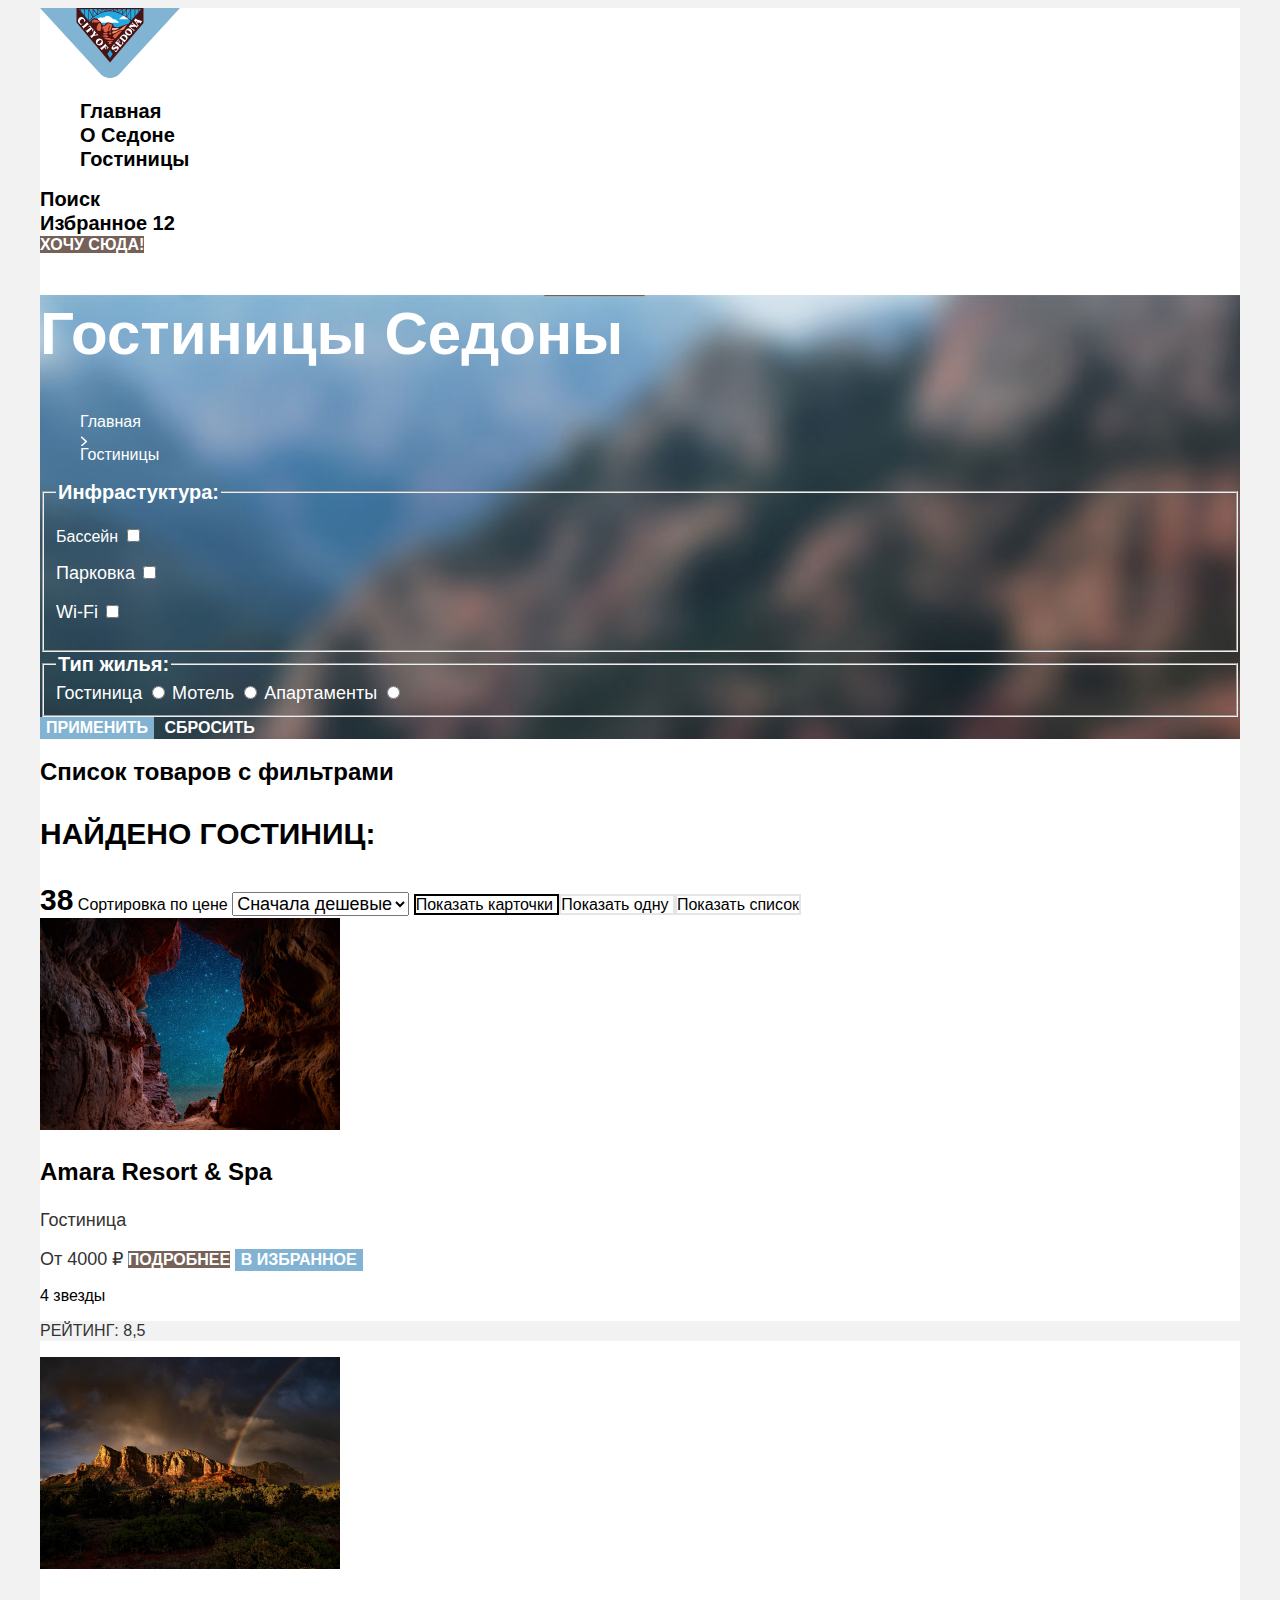
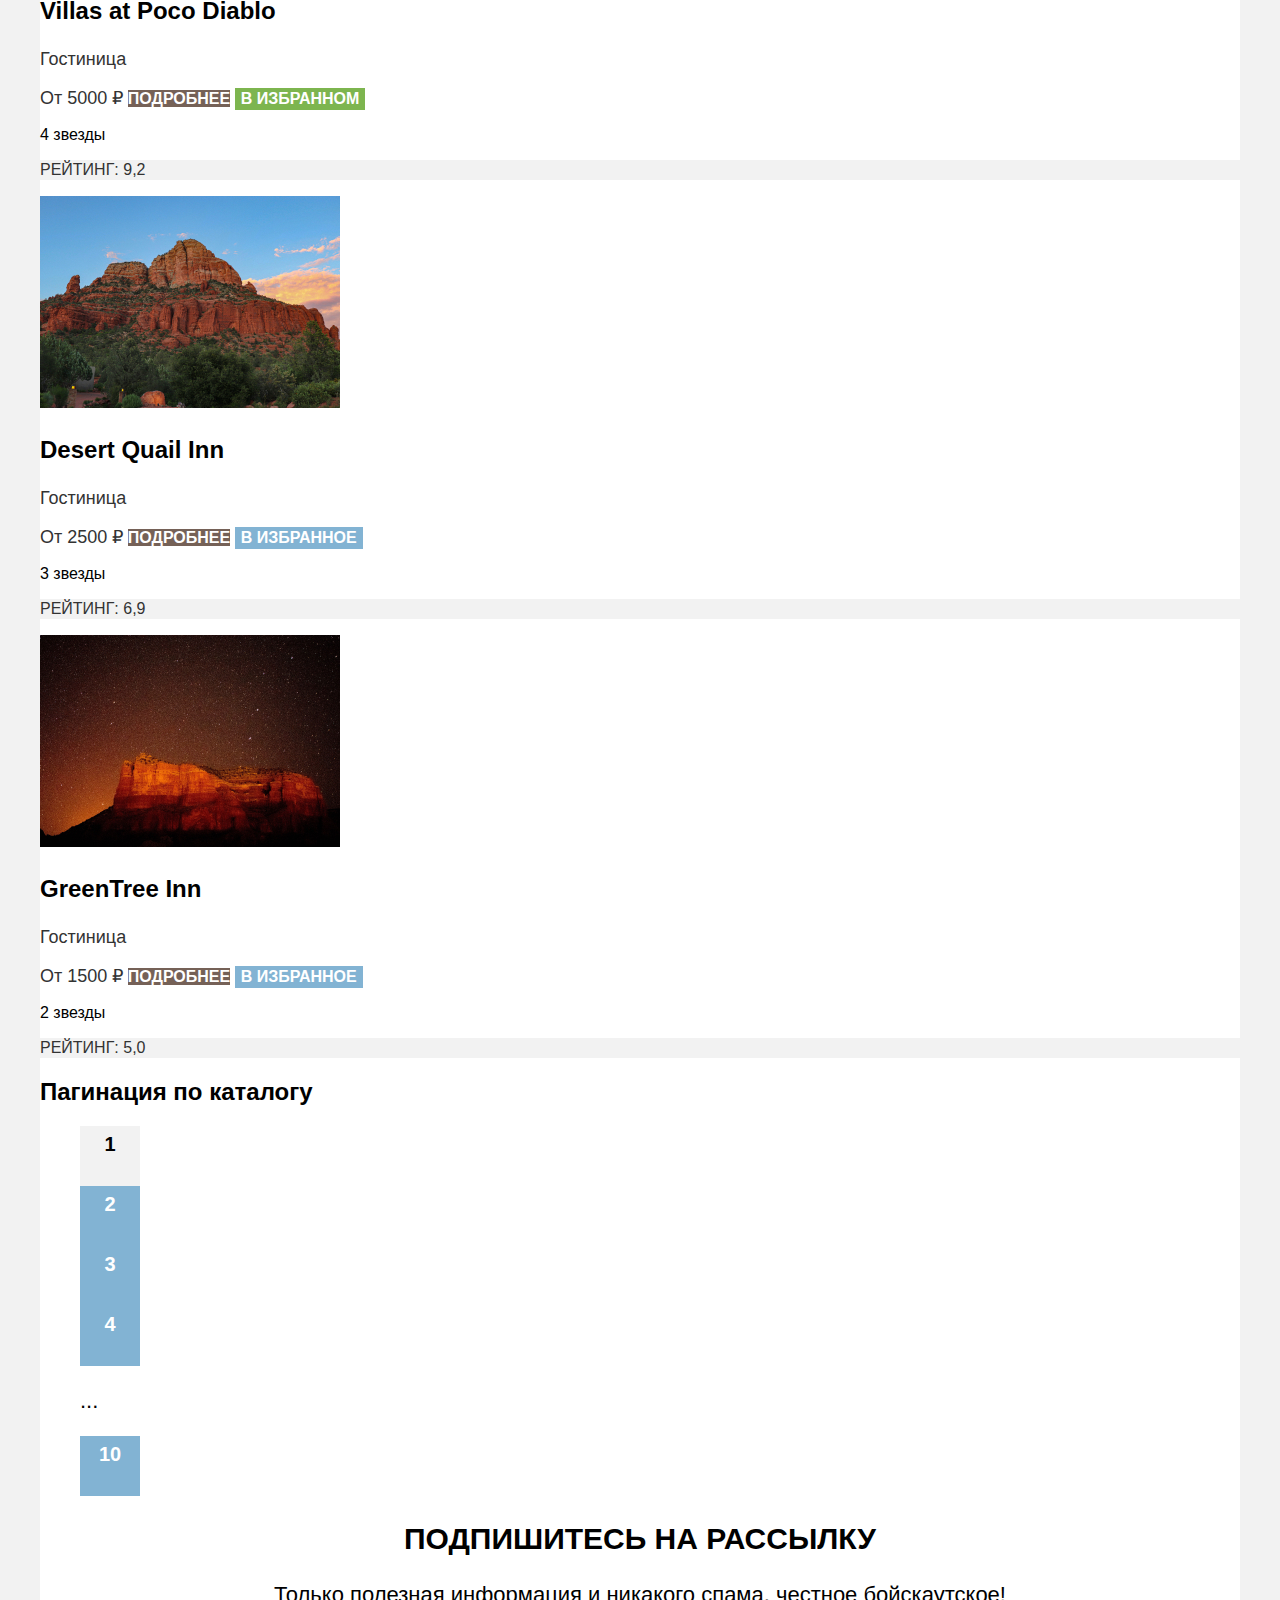
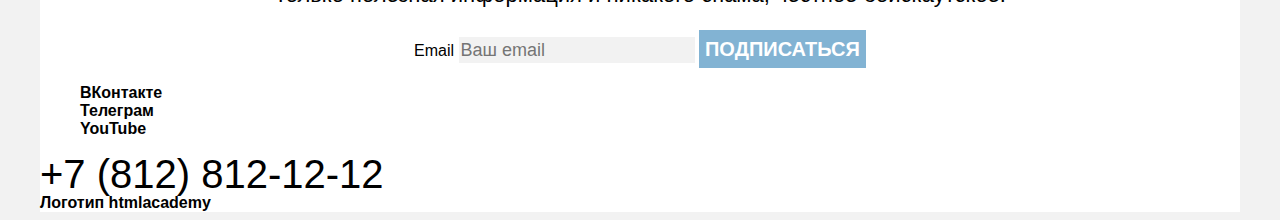
==== catalog.html @ 89eda698 "fix: delete unnessesery /div" ====
<!DOCTYPE html>
<html lang="ru">

  <head>
    <meta charset="utf-8">
    <title>Учебный проект по верстке Седона</title>
    <link rel="stylesheet" href="styles/styles.css">
  </head>

  <body class="page">
    <div class="page-wrap">
    <header class="header">
      <a class="header-link" href="index.html"><img class="header-logo" src="images/header-logo.svg" width="140" height="70" alt="Логотип города Седона"></a>
      <nav class="navigation">
        <ul class="navigation-list">
          <li class="navigation-item">
            <a class="navigation-link" href="index.html">Главная</a>
          </li>
          <li class="navigation-item">
            <a class="navigation-link" href="#" class="navigation-item">О Седоне</a>
          </li>
          <li class="navigation-item">
            <a class="navigation-link navigation-link-active" href="catalog.html" aria-current="page">Гостиницы</a>
          </li>
        </ul>
      </nav>
      <div class="header-container">
        <div class="header-search-icon">
          <a class="header-link" href="#">
            <span class="visually-hidden">Поиск</span>
          </a>
        </div>
        <div class="header-favorite-icon">
          <a class="header-link" href="#">
            <span class="visually-hidden">Избранное</span>
            <span class="header-favorite-counter">12</span>
          </a>
        </div>
          <a class="button header-button" href="#">Хочу сюда!</a>
      </div>
    </header>
    <main class="main">
      <section class="hotels">
        <h1 class="hotels-title">Гостиницы Седоны</h1>
        <nav class="hotels-breadcrumbs">
          <ol class="hotels-breadcrumbs-list">
            <li class="hotels-breadcrumbs-home-icon">
              <a class="hotels-breadcrumbs-link" href="index.html">
                <span class="visually-hidden">Главная</span>
              </a>
            </li>
            <li class="hotels-breadcrumbs-arrow"></li>
            <li class="hotels-breadcrumbs-item">
              <a class="hotels-breadcrumbs-link" href="#">Гостиницы</a>
            </li>
          </ol>
        </nav>
        <form class="hotels-form" action="https://echo.htmlacademy.ru/" method="get">
          <fieldset class="hotels-form-infrastructure">
            <legend class="hotels-form-caption">Инфрастуктура:</legend>
            <p class="hotels-form-pool"></p>
            <label class="" for="hotels-input-pool">Бассейн</label>
            <input type="checkbox" name="hotels-input-pool" id="hotels-input-pool">
            <p class="hotels-form-parking">
              <label class="hotels-label" for="hotels-input-parking">Парковка</label>
              <input type="checkbox" name="hotels-input-parking" id="hotels-input-parking">
            </p>
            <p class="hotels-form-wifi">
              <label class="hotels-label" for="hotels-input-wifi">Wi-Fi</label>
              <input type="checkbox" name="hotels-input-wifi" id="hotels-input-wifi">
            </p>
          </fieldset>
          <fieldset class="hotels-form-infrastructure">
            <legend class="hotels-form-caption">Тип жилья:</legend>
              <label class="hotels-label" for="hotels-input-hotel">Гостиница</label>
              <input type="radio" name="housing" value="hotel" id="hotels-input-hotel">
              <label class="hotels-label" for="hotels-input-motel">Мотель</label>
              <input type="radio" name="housing" value="motel" id="hotels-input-motel">
              <label class="hotels-label" for="hotels-input-apartment">Апартаменты</label>
              <input type="radio" name="housing" value="apartment" id="hotels-input-apartment">
          </fieldset>
          <button class="button hotels-form-button" type="submit">Применить</button>
          <button class="button hotels-form-reset-button" type="reset">Сбросить</button>
        </form>
      </section>
      <section class="catalog">
        <h2 class="visually-hidden">Список товаров с фильтрами</h2>
        <p class="catalog-content-title welcome-content-title">Найдено гостиниц:</p>
        <span class="catalog-number">38</span>
        <label class="visually-hidden" for="catalog-filter">Сортировка по цене</label>
        <select class="catalog-filter" id="catalog-filter">
          <option value="lowcost" id="filter-lowcost">Сначала дешевые</option>
          <option value="expensive" id="filter-expensive">Сначала дорогие</option>
        </select>
        <a class="catalog-view-button-selected" href="#">
          <span class="visually-hidden">Показать карточки</span>
        </a>
        <a class="catalog-view-button" href="#">
          <span class="visually-hidden">Показать одну</span>
        </a>
        <a class="catalog-view-button" href="#">
          <span class="visually-hidden">Показать список</span>
        </a>
        <div class="catalog-card">
          <a class="catalog-card-link" tabindex="-1">
          <img class="catalog-card-image" src="images/catalog-card-amara.jpg" width="300" height="212" alt="Звездное небо в расщелине">
        </a>
        <a class="catalog-card-link">
          <h3 class="catalog-card-title">Amara Resort & Spa</h3>
          </a>
          <p class="catalog-card-price">Гостиница</p>
          <span class="catalog-card-price">От 4000 ₽</span>
          <a class="button catalog-card-more-button">Подробнее</a>
          <button class="button catalog-card-favorite-button">В избранное</button>
          <p class="catalog-card-rating-icon"><span class="visually-hidden">4 звезды</span></p>
          <p class="catalog-card-rating">Рейтинг: 8,5</p>
        </div>
        <div class="catalog-card">
          <a class="catalog-card-link" tabindex="-1">
          <img class="catalog-card-image" src="images/catalog-card-villas.jpg" width="300" height="212" alt="Радуга над горным хребтом">
        </a>
        <a class="catalog-card-link">
          <h3 class="catalog-card-title">Villas at Poco Diablo</h3>
          </a>
          <p class="catalog-card-price">Гостиница</p>
          <span class="catalog-card-price">От 5000 ₽</span>
          <a class="button catalog-card-more-button">Подробнее</a>
          <button class="button catalog-card-favorite-button catalog-card-favorite-button-selected">В избранном</button>
          <p class="catalog-card-rating-icon"><span class="visually-hidden">4 звезды</span></p>
          <p class="catalog-card-rating">Рейтинг: 9,2</p>
        </div>
        <div class="catalog-card">
          <a class="catalog-card-link" tabindex="-1">
          <img class="catalog-card-image" src="images/catalog-card-desert.jpg" width="300" height="212" alt="Горная вершина в рассветном солнце">
        </a>
        <a class="catalog-card-link">
          <h3 class="catalog-card-title">Desert Quail Inn</h3>
          </a>
          <p class="catalog-card-price">Гостиница</p>
          <span class="catalog-card-price">От 2500 ₽</span>
          <a class="button catalog-card-more-button">Подробнее</a>
          <button class="button catalog-card-favorite-button">В избранное</button>
          <p class="catalog-card-rating-icon"><span class="visually-hidden">3 звезды</span></p>
          <p class="catalog-card-rating">Рейтинг: 6,9</p>
        </div>
        <div class="catalog-card">
          <a class="catalog-card-link" tabindex="-1">
          <img class="catalog-card-image" src="images/catalog-card-greentree.jpg" width="300" height="212" alt="Магическое звезное небо над освещенным горным массивом">
        </a>

        <a class="catalog-card-link">
          <h3 class="catalog-card-title">GreenTree Inn</h3>
          </a>
          <p class="catalog-card-price">Гостиница</p>
          <span class="catalog-card-price">От 1500 ₽</span>
          <a class="button catalog-card-more-button">Подробнее</a>
          <button class="button catalog-card-favorite-button">В избранное</button>
          <p class="catalog-card-rating-icon"><span class="visually-hidden">2 звезды</span></p>
          <p class="catalog-card-rating">Рейтинг: 5,0</p>
        </div>
      </section>
      <section class="pagination">
        <h2 class="visually-hidden">Пагинация по каталогу</h2>
        <ul class="pagination-list">
          <li class="pagination-item pagination-item-current">
            <a class="pagination-link pagination-link-current" href="#">1</a>
          </li>
          <li class="pagination-item">
            <a class="pagination-link" href="#">2</a>
          </li>
          <li class="pagination-item">
            <a class="pagination-link" href="#">3</a>
          </li>
          <li class="pagination-item">
            <a class="pagination-link" href="#">4</a>
          </li>
          <li class="pagination-item-ellipsis">
            <p class="pagination-ellipsis">...</p>
          </li>
          <li class="pagination-item">
            <a class="pagination-link" href="#">10</a>
          </li>
        </ul>
      </section>
      <section class="subscribe subscribe-catalog">
        <h2 class="welcome-content-title subscribe-catalog-content-title">Подпишитесь на рассылку</h2>
        <p class="welcome-content-description subscribe-catalog-content-description">Только полезная информация и
          никакого
          спама, честное бойскаутское!</p>
        <form class="subscribe-form" action="https://echo.htmlacademy.ru/" method="post">
          <label for="subscribe-form-email" class="visually-hidden">Email</label>
          <input class="subscribe-input" type="email" id="subscribe-form-email" name="subscribe-form-email" placeholder="Ваш email" required>
          <button class="button subscribe-button" type="submit">Подписаться</button>
        </form>
      </section>
    </main>
    <footer class="footer">
      <ul class="footer-social">
        <li class="footer-social-vk">
          <a class="visually-hidden footer-social-link">ВКонтакте</a>
        </li>
        <li class="footer-social-tg">
          <a class="visually-hidden footer-social-link">Телеграм</a>
        </li>
        <li class="footer-social-youtube">
          <a class="visually-hidden footer-link footer-social-link">YouTube</a>
        </li>
      </ul>
        <a class="footer-link footer-contact-phone" href="tel:+78128121212">+7 (812) 812-12-12</a>
        <div class="footer-copyright-logo">
          <a class="footer-link footer-copyright-link visually-hidden" href="https://htmlacademy.ru/study">Логотип htmlacademy</a>
          </div>
      </footer>
      </div>
  </body>

</html>
---- styles/styles.css ----
@font-face {
  font-family: "PT Sans";
  src: url("fonts/ptsans-400.woff2") format("woff2");
  font-weight: 400;
  font-style: normal;
}

@font-face {
  font-family: "PT Sans";
  src: url("fonts/ptsans-700.woff2") format("woff2");
  font-weight: 700;
  font-style: bold;
}

.page {
  font-family: "PT Sans", "Arial", sans-serif;
  background-color: #f2f2f2;
  color: #000000;
  /* font-display: swap; */
}

.button {
  font-size: 16px;
  line-height: 20px;
  font-family: inherit;
  font-weight: 700;
  color: #ffffff;
  text-transform: uppercase;
  background-color: #82b3d3;
  border: none;
}

.page-wrap {
  max-width: 1200px;
  background-color: #ffffff;
  margin: auto;
}

.navigation-list {
  list-style: none;
}

.navigation-link {
  font-size: 20px;
  line-height: 24px;
  text-decoration: none;
  color: inherit;
  font-weight: 700;
}

.header-link {
  text-decoration: none;
  color: inherit;
  font-size: 20px;
  line-height: 24px;
  font-weight: 700;
}

.header-button {
  background-color: #756157;
  text-decoration: none;
}

.welcome {
  background-image: url(/images/welcome-background-border.svg), url(/images/welcome-background.jpg);
  background-repeat: no-repeat;
  background-color: #787276;
  text-align: center;
  background-position: bottom, center;
  background-size: auto, cover;
  /* height: 485px; */
}

.welcome-banner {
  text-align: center;
}

.welcome-content-title {
  font-size: 30px;
  line-height: 36px;
  text-align: center;
  font-weight: 700;
  text-transform: uppercase;
}

.welcome-content-description {
  font-size: 22px;
  line-height: 26px;
  text-align: center;

}

.reasons-list {
  list-style: none;
}

.reasons-item {
  background-color: #82b3d3;
}

.reasons-item-title {
  font-size: 24px;
  line-height: 28px;
  text-transform: uppercase;
  color: #ffffff;
  text-align: center;
}

.reasons-item:nth-child(n+3):nth-child(-n+4) {
  background-color: #83b3d333;
}

.reasons-item:nth-child(n+2):nth-child(-n+5):nth-child(even) {
  background-color: #83b3d31f;
}

.reasons-item:nth-child(n+2):nth-child(-n+4) .reasons-item-title {
  color: #000000;
}

.reasons-item-description {
  font-size: 18px;
  line-height: 21px;
  color: #ffffff;
  text-align: center;
}

.reasons-item:nth-child(n+2):nth-child(-n+4) .reasons-item-description {
  color: #000000;
}

.advices-list {
  list-style: none;
}

.advices-item {
  background-color: #83b3d31f;
}

.advices-item:nth-child(n+2):nth-child(-n+2) {
  background-color: #ffffff;
}

.advices-logo {
  width: 75px;
  height: 75px;
  margin: auto;
}

.advices-logo-housing {
  background: url(/images/advices-home-icon.svg) no-repeat;
}

.advices-logo-meal {
  background: url(/images/advices-meal-icon.svg) no-repeat;
}

.advices-logo-souvenirs {
  background: url(/images/advices-souvenirs-icon.svg) no-repeat;
}

.advices-item-title {
  color: #000000;
}

.advices-item-description {
  color: #000000;
}

.search {
  text-align: center;
}

.search-link {
  color: #ffffff;
  background-color: #756157;
}

.hotels {
  background: url(/images/hotels-background.jpg) no-repeat;
  background-color: #787276;
  background-size: cover;
  color: #ffffff;

}

.hotels-title {
  font-size: 60px;
  line-height: 78px;
  color: #ffffff;
}

.hotels-breadcrumbs-list {
  list-style: none;
}

.hotels-breadcrumbs-link {
  text-decoration: none;
  color: inherit;
}

.hotels-breadcrumbs-arrow {
  background: url(/images/breadcrumbs-arrow.svg) no-repeat;
  height: 15px;
}

.hotels-form-caption {
  font-size: 20px;
  line-height: 24px;
  font-weight: 700;
}

.hotels-label {
  font-size: 18px;
  line-height: 23px;
}

.hotels-form-reset-button {
  background-color: transparent;
}

.catalog {
  background-color: #ffffff;
}

.catalog-content-title {
  font-size: 30px;
  line-height: 36px;
  text-align: start;
}

.catalog-number {
  font-size: 30px;
  line-height: 36px;
  text-align: start;
  font-weight: 700;
}

.catalog-filter {
  font-family: inherit;
  font-size: 18px;
  line-height: 21px;
}

.catalog-view-button {
  border: solid 2px #e5e5e5;
  color: inherit;
  text-decoration: none;
}

.catalog-view-button-selected {
  color: inherit;
  text-decoration: none;
  border: solid 2px #000000;
}

.catalog-card-title {
  font-size: 24px;
  line-height: 28px;
}

.catalog-card-price {
  font-size: 18px;
  line-height: 21px;
  color: #333333;
}

.catalog-card-more-button {
  background-color: #756157;
}

.catalog-card-favorite-button-selected {
  background-color: #7db54f;
}

.catalog-card-rating {
  text-transform: uppercase;
  color: #333333;
  background-color: #f2f2f2;
  font-size: 16px;
  line-height: 20px;
}

.pagination-list {
  list-style: none;
}

.pagination-item {
  text-align: center;
  width: 60px;
  height: 60px;
  background-color: #82b3d3;
}

.pagination-item-current {
  background-color: #f2f2f2;
}

.pagination-item-ellipsis {
  background: transparent;
}

.pagination-ellipsis {
  font-size: 22px;
  line-height: 26px;
}

.pagination-link {
  color: #ffffff;
  font-size: 20px;
  line-height: 36px;
  font-weight: 700;
  text-decoration: none;
}

.pagination-link-current {
  color: #000000;
}

.subscribe {
  background-image: url(/images/subscribe-background.png);
  color: #ffffff;
  text-align: center;
}

.subscribe-button {
  font-family: inherit;
  font-size: 20px;
  line-height: 36px;

}

.subscribe-input {
  font-family: inherit;
  font-size: 18px;
  line-height: 24px;
  background-color: #f2f2f2;
  border: none;
}

.subscribe-catalog {
  background: transparent;
  color: #000000
}

.footer-social {
  list-style: none;
  font-weight: 700;
}

.footer-link {
  text-decoration: none;
  color: #000000;
}

.footer-contact-phone {
  font-size: 40px;
  line-height: 40px;
}

.footer-copyright-link {
  font-weight: 700;
}

.footer-copyright-logo {
  /* background-image: url(/images/footer-copyright-logo.svg);
  width: 115px;
  height: 33px; */
}

/* .visually-hidden {
  display: none;
} */
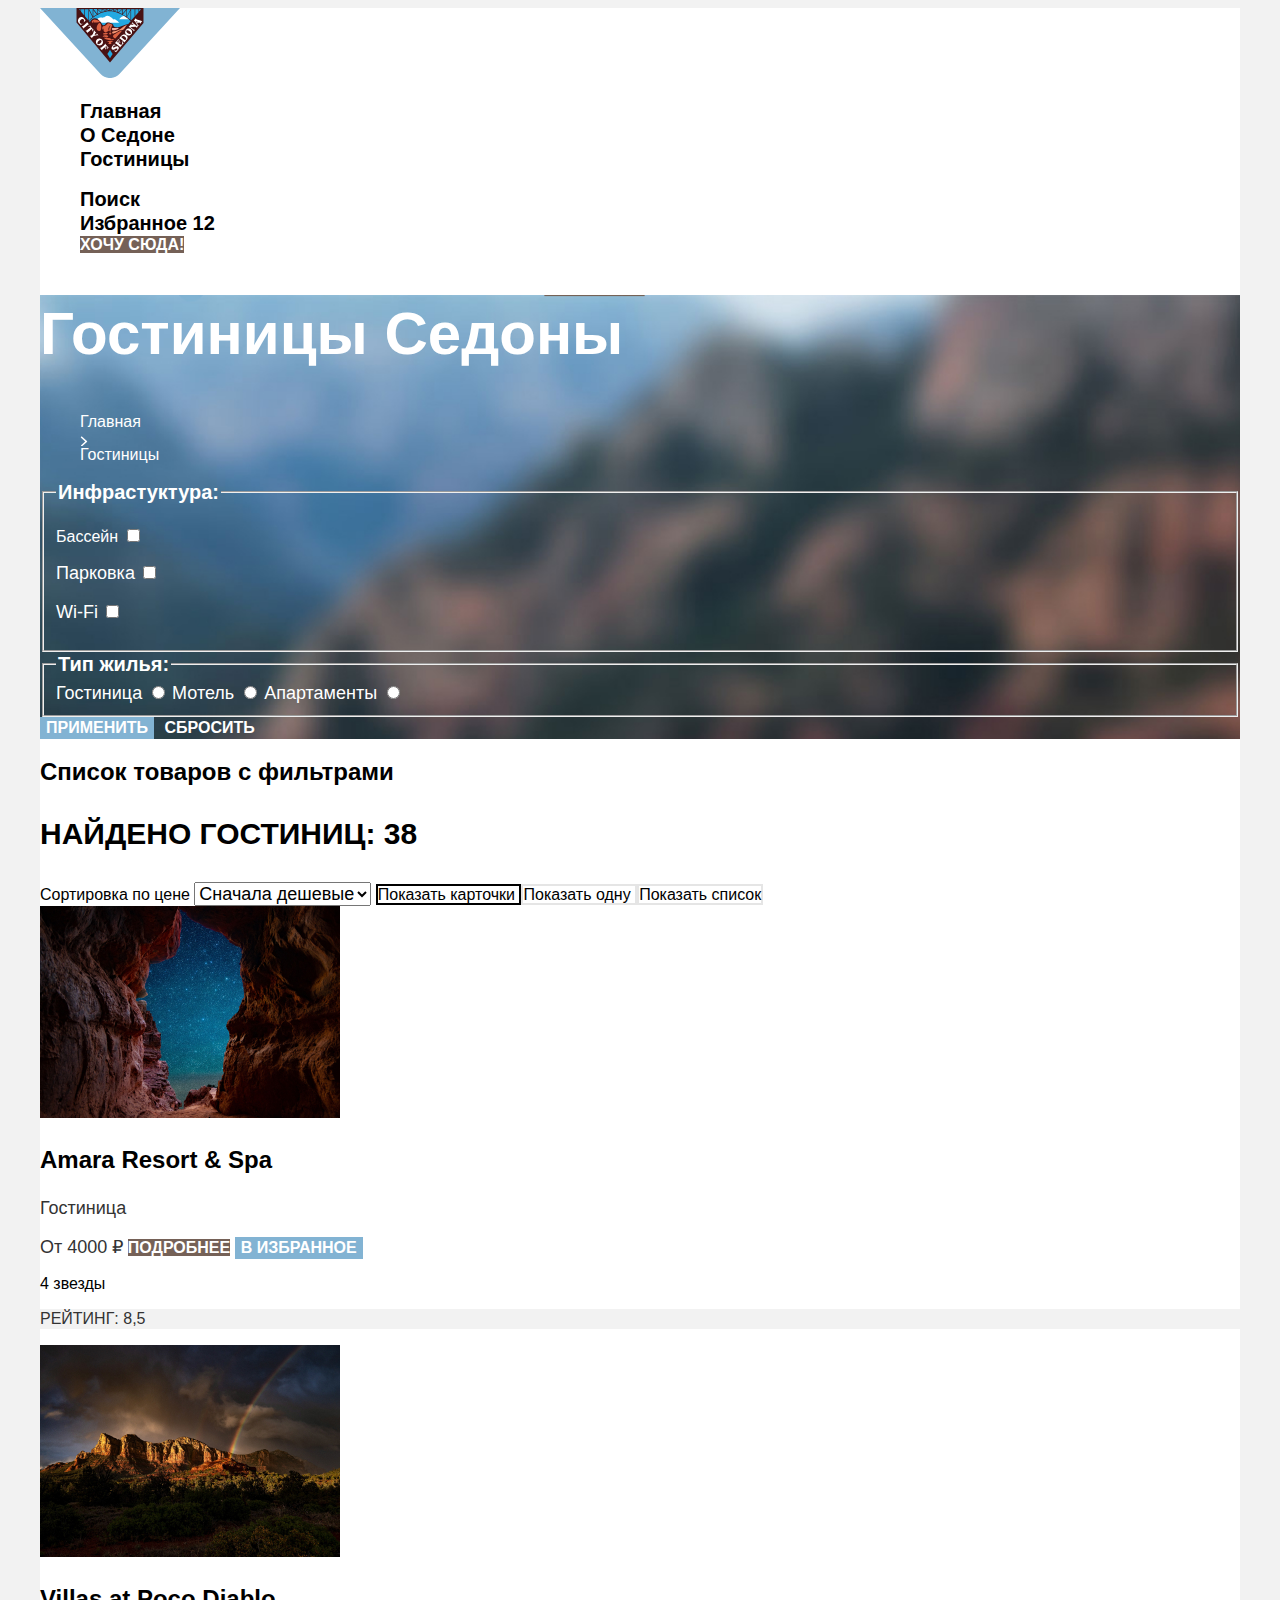
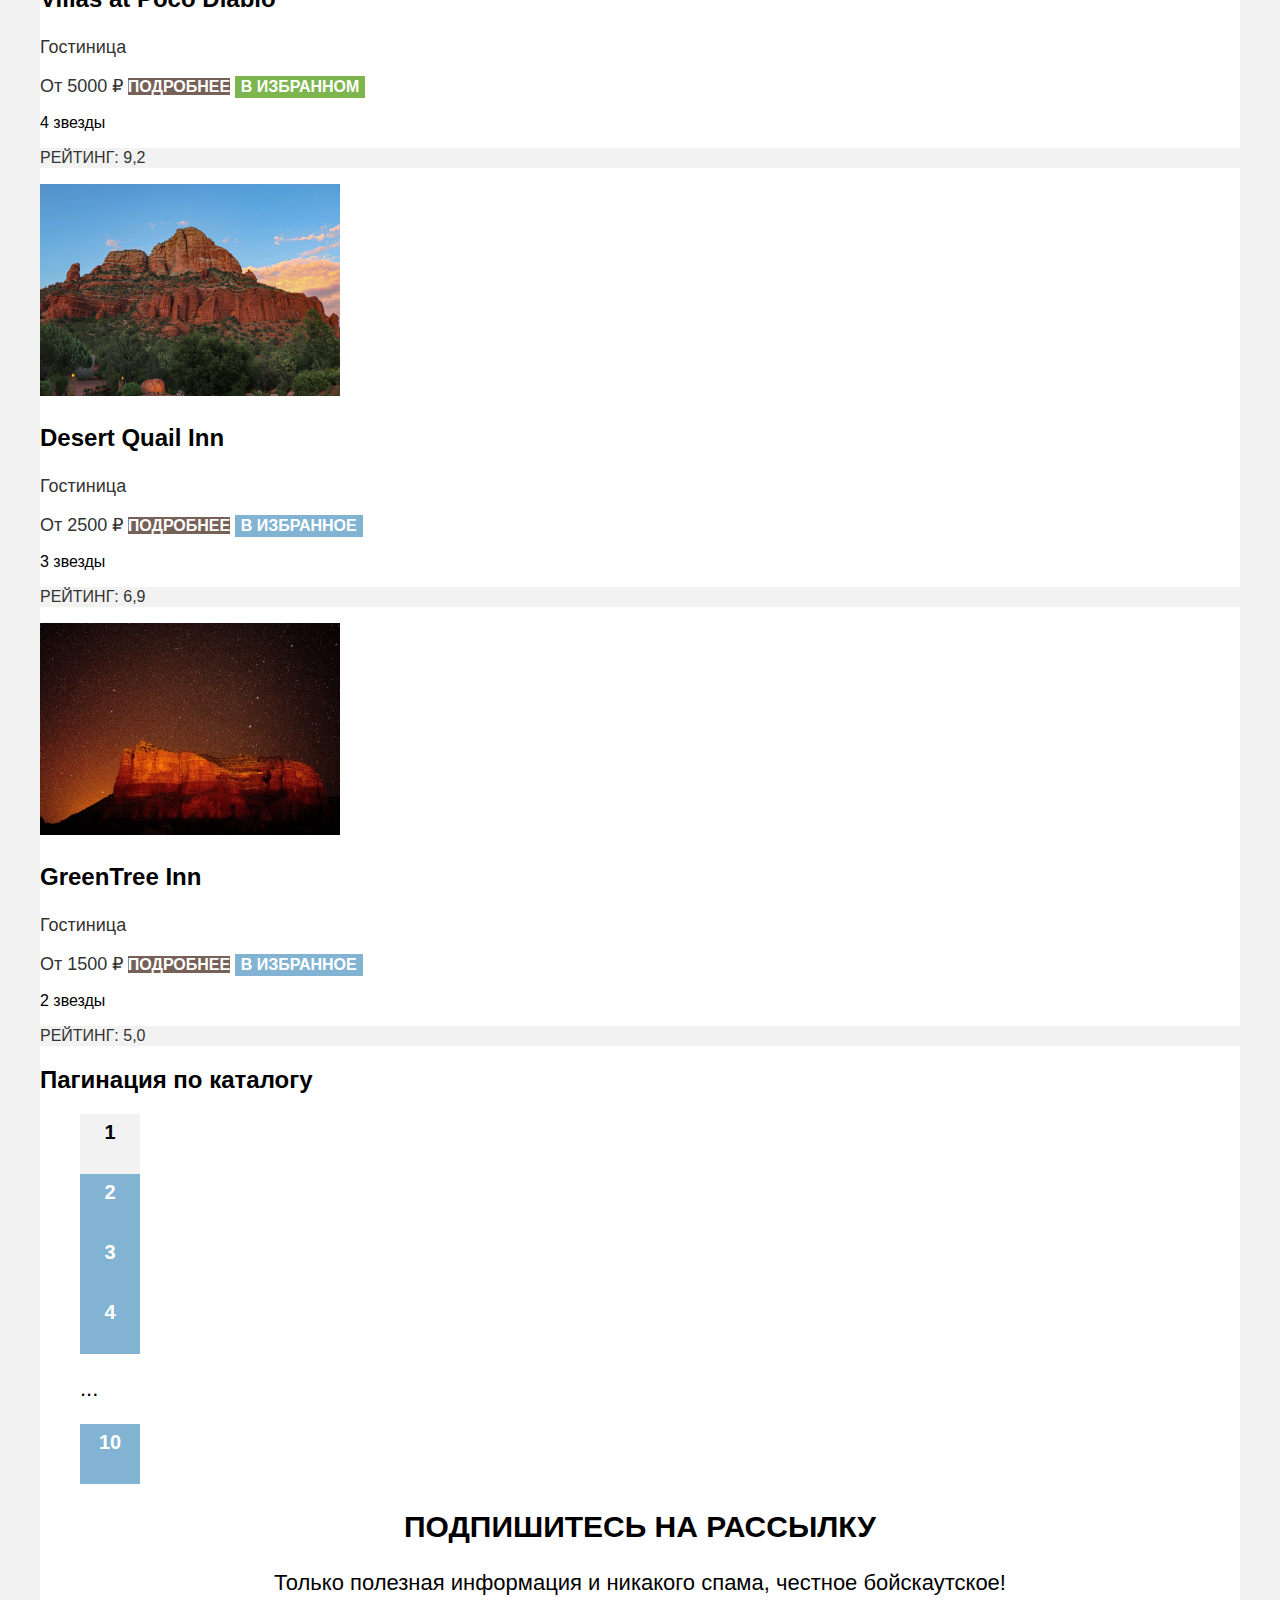
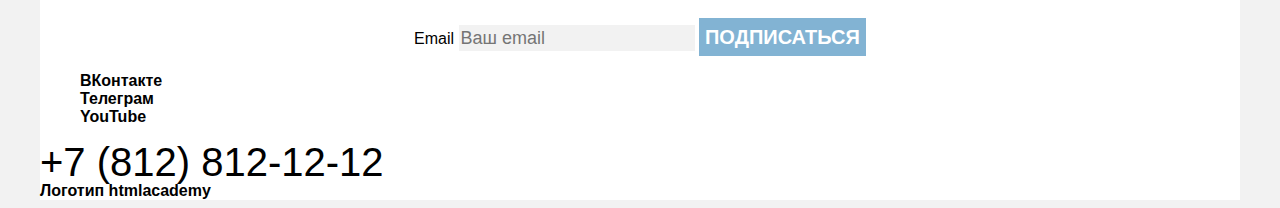
==== commit cc025ef9: "fix: list in header" ====
--- a/catalog.html
+++ b/catalog.html
@@ -9,209 +9,220 @@
 
   <body class="page">
     <div class="page-wrap">
-    <header class="header">
-      <a class="header-link" href="index.html"><img class="header-logo" src="images/header-logo.svg" width="140" height="70" alt="Логотип города Седона"></a>
-      <nav class="navigation">
-        <ul class="navigation-list">
-          <li class="navigation-item">
-            <a class="navigation-link" href="index.html">Главная</a>
-          </li>
-          <li class="navigation-item">
-            <a class="navigation-link" href="#" class="navigation-item">О Седоне</a>
-          </li>
-          <li class="navigation-item">
-            <a class="navigation-link navigation-link-active" href="catalog.html" aria-current="page">Гостиницы</a>
+      <header class="header">
+        <a class="header-link" href="index.html"><img class="header-logo" src="images/header-logo.svg" width="140"
+            height="70" alt="Логотип города Седона"></a>
+        <nav class="navigation">
+          <ul class="navigation-list">
+            <li class="navigation-item">
+              <a class="navigation-link" href="index.html">Главная</a>
+            </li>
+            <li class="navigation-item">
+              <a class="navigation-link" href="#" class="navigation-item">О Седоне</a>
+            </li>
+            <li class="navigation-item">
+              <a class="navigation-link navigation-link-active" href="catalog.html" aria-current="page">Гостиницы</a>
+            </li>
+          </ul>
+        </nav>
+        <ul class="header-list">
+          <li class="header-search-icon">
+            <a class="header-link" href="#">
+              <span class="visually-hidden">Поиск</span>
+            </a>
+          </li>
+          <li class="header-favorite-icon">
+            <a class="header-link" href="#">
+              <span class="visually-hidden">Избранное</span>
+              <span class="header-favorite-counter">12</span>
+            </a>
+          </li>
+          <li class="header-booking-button">
+            <a class="button header-button" href="#">Хочу сюда!</a>
           </li>
         </ul>
-      </nav>
-      <div class="header-container">
-        <div class="header-search-icon">
-          <a class="header-link" href="#">
-            <span class="visually-hidden">Поиск</span>
-          </a>
-        </div>
-        <div class="header-favorite-icon">
-          <a class="header-link" href="#">
-            <span class="visually-hidden">Избранное</span>
-            <span class="header-favorite-counter">12</span>
-          </a>
-        </div>
-          <a class="button header-button" href="#">Хочу сюда!</a>
-      </div>
-    </header>
-    <main class="main">
-      <section class="hotels">
-        <h1 class="hotels-title">Гостиницы Седоны</h1>
-        <nav class="hotels-breadcrumbs">
-          <ol class="hotels-breadcrumbs-list">
-            <li class="hotels-breadcrumbs-home-icon">
-              <a class="hotels-breadcrumbs-link" href="index.html">
-                <span class="visually-hidden">Главная</span>
-              </a>
-            </li>
-            <li class="hotels-breadcrumbs-arrow"></li>
-            <li class="hotels-breadcrumbs-item">
-              <a class="hotels-breadcrumbs-link" href="#">Гостиницы</a>
-            </li>
-          </ol>
-        </nav>
-        <form class="hotels-form" action="https://echo.htmlacademy.ru/" method="get">
-          <fieldset class="hotels-form-infrastructure">
-            <legend class="hotels-form-caption">Инфрастуктура:</legend>
-            <p class="hotels-form-pool"></p>
-            <label class="" for="hotels-input-pool">Бассейн</label>
-            <input type="checkbox" name="hotels-input-pool" id="hotels-input-pool">
-            <p class="hotels-form-parking">
-              <label class="hotels-label" for="hotels-input-parking">Парковка</label>
-              <input type="checkbox" name="hotels-input-parking" id="hotels-input-parking">
-            </p>
-            <p class="hotels-form-wifi">
-              <label class="hotels-label" for="hotels-input-wifi">Wi-Fi</label>
-              <input type="checkbox" name="hotels-input-wifi" id="hotels-input-wifi">
-            </p>
-          </fieldset>
-          <fieldset class="hotels-form-infrastructure">
-            <legend class="hotels-form-caption">Тип жилья:</legend>
+      </header>
+      <main class="main">
+        <section class="hotels">
+          <h1 class="hotels-title">Гостиницы Седоны</h1>
+          <nav class="hotels-breadcrumbs">
+            <ol class="hotels-breadcrumbs-list">
+              <li class="hotels-breadcrumbs-home-icon">
+                <a class="hotels-breadcrumbs-link" href="index.html">
+                  <span class="visually-hidden">Главная</span>
+                </a>
+              </li>
+              <li class="hotels-breadcrumbs-arrow"></li>
+              <li class="hotels-breadcrumbs-item">
+                <a class="hotels-breadcrumbs-link" href="#">Гостиницы</a>
+              </li>
+            </ol>
+          </nav>
+          <form class="hotels-form" action="https://echo.htmlacademy.ru/" method="get">
+            <fieldset class="hotels-form-infrastructure">
+              <legend class="hotels-form-caption">Инфрастуктура:</legend>
+              <p class="hotels-form-pool"></p>
+              <label class="" for="hotels-input-pool">Бассейн</label>
+              <input type="checkbox" name="hotels-input-pool" id="hotels-input-pool">
+              <p class="hotels-form-parking">
+                <label class="hotels-label" for="hotels-input-parking">Парковка</label>
+                <input type="checkbox" name="hotels-input-parking" id="hotels-input-parking">
+              </p>
+              <p class="hotels-form-wifi">
+                <label class="hotels-label" for="hotels-input-wifi">Wi-Fi</label>
+                <input type="checkbox" name="hotels-input-wifi" id="hotels-input-wifi">
+              </p>
+            </fieldset>
+            <fieldset class="hotels-form-infrastructure">
+              <legend class="hotels-form-caption">Тип жилья:</legend>
               <label class="hotels-label" for="hotels-input-hotel">Гостиница</label>
               <input type="radio" name="housing" value="hotel" id="hotels-input-hotel">
               <label class="hotels-label" for="hotels-input-motel">Мотель</label>
               <input type="radio" name="housing" value="motel" id="hotels-input-motel">
               <label class="hotels-label" for="hotels-input-apartment">Апартаменты</label>
               <input type="radio" name="housing" value="apartment" id="hotels-input-apartment">
-          </fieldset>
-          <button class="button hotels-form-button" type="submit">Применить</button>
-          <button class="button hotels-form-reset-button" type="reset">Сбросить</button>
-        </form>
-      </section>
-      <section class="catalog">
-        <h2 class="visually-hidden">Список товаров с фильтрами</h2>
-        <p class="catalog-content-title welcome-content-title">Найдено гостиниц:</p>
-        <span class="catalog-number">38</span>
-        <label class="visually-hidden" for="catalog-filter">Сортировка по цене</label>
-        <select class="catalog-filter" id="catalog-filter">
-          <option value="lowcost" id="filter-lowcost">Сначала дешевые</option>
-          <option value="expensive" id="filter-expensive">Сначала дорогие</option>
-        </select>
-        <a class="catalog-view-button-selected" href="#">
-          <span class="visually-hidden">Показать карточки</span>
-        </a>
-        <a class="catalog-view-button" href="#">
-          <span class="visually-hidden">Показать одну</span>
-        </a>
-        <a class="catalog-view-button" href="#">
-          <span class="visually-hidden">Показать список</span>
-        </a>
-        <div class="catalog-card">
-          <a class="catalog-card-link" tabindex="-1">
-          <img class="catalog-card-image" src="images/catalog-card-amara.jpg" width="300" height="212" alt="Звездное небо в расщелине">
-        </a>
-        <a class="catalog-card-link">
-          <h3 class="catalog-card-title">Amara Resort & Spa</h3>
+            </fieldset>
+            <button class="button hotels-form-button" type="submit">Применить</button>
+            <button class="button hotels-form-reset-button" type="reset">Сбросить</button>
+          </form>
+        </section>
+        <section class="catalog">
+          <h2 class="visually-hidden">Список товаров с фильтрами</h2>
+          <p class="catalog-content-title welcome-content-title">Найдено гостиниц:
+            <span class="catalog-number">38</span>
+          </p>
+          <label class="visually-hidden" for="catalog-filter">Сортировка по цене</label>
+          <select class="catalog-filter" id="catalog-filter">
+            <option value="lowcost" id="filter-lowcost">Сначала дешевые</option>
+            <option value="expensive" id="filter-expensive">Сначала дорогие</option>
+          </select>
+          <a class="catalog-view-button-selected" href="#">
+            <span class="visually-hidden">Показать карточки</span>
           </a>
-          <p class="catalog-card-price">Гостиница</p>
-          <span class="catalog-card-price">От 4000 ₽</span>
-          <a class="button catalog-card-more-button">Подробнее</a>
-          <button class="button catalog-card-favorite-button">В избранное</button>
-          <p class="catalog-card-rating-icon"><span class="visually-hidden">4 звезды</span></p>
-          <p class="catalog-card-rating">Рейтинг: 8,5</p>
-        </div>
-        <div class="catalog-card">
-          <a class="catalog-card-link" tabindex="-1">
-          <img class="catalog-card-image" src="images/catalog-card-villas.jpg" width="300" height="212" alt="Радуга над горным хребтом">
-        </a>
-        <a class="catalog-card-link">
-          <h3 class="catalog-card-title">Villas at Poco Diablo</h3>
+          <a class="catalog-view-button" href="#">
+            <span class="visually-hidden">Показать одну</span>
           </a>
-          <p class="catalog-card-price">Гостиница</p>
-          <span class="catalog-card-price">От 5000 ₽</span>
-          <a class="button catalog-card-more-button">Подробнее</a>
-          <button class="button catalog-card-favorite-button catalog-card-favorite-button-selected">В избранном</button>
-          <p class="catalog-card-rating-icon"><span class="visually-hidden">4 звезды</span></p>
-          <p class="catalog-card-rating">Рейтинг: 9,2</p>
-        </div>
-        <div class="catalog-card">
-          <a class="catalog-card-link" tabindex="-1">
-          <img class="catalog-card-image" src="images/catalog-card-desert.jpg" width="300" height="212" alt="Горная вершина в рассветном солнце">
-        </a>
-        <a class="catalog-card-link">
-          <h3 class="catalog-card-title">Desert Quail Inn</h3>
+          <a class="catalog-view-button" href="#">
+            <span class="visually-hidden">Показать список</span>
           </a>
-          <p class="catalog-card-price">Гостиница</p>
-          <span class="catalog-card-price">От 2500 ₽</span>
-          <a class="button catalog-card-more-button">Подробнее</a>
-          <button class="button catalog-card-favorite-button">В избранное</button>
-          <p class="catalog-card-rating-icon"><span class="visually-hidden">3 звезды</span></p>
-          <p class="catalog-card-rating">Рейтинг: 6,9</p>
-        </div>
-        <div class="catalog-card">
-          <a class="catalog-card-link" tabindex="-1">
-          <img class="catalog-card-image" src="images/catalog-card-greentree.jpg" width="300" height="212" alt="Магическое звезное небо над освещенным горным массивом">
-        </a>
-
-        <a class="catalog-card-link">
-          <h3 class="catalog-card-title">GreenTree Inn</h3>
-          </a>
-          <p class="catalog-card-price">Гостиница</p>
-          <span class="catalog-card-price">От 1500 ₽</span>
-          <a class="button catalog-card-more-button">Подробнее</a>
-          <button class="button catalog-card-favorite-button">В избранное</button>
-          <p class="catalog-card-rating-icon"><span class="visually-hidden">2 звезды</span></p>
-          <p class="catalog-card-rating">Рейтинг: 5,0</p>
-        </div>
-      </section>
-      <section class="pagination">
-        <h2 class="visually-hidden">Пагинация по каталогу</h2>
-        <ul class="pagination-list">
-          <li class="pagination-item pagination-item-current">
-            <a class="pagination-link pagination-link-current" href="#">1</a>
-          </li>
-          <li class="pagination-item">
-            <a class="pagination-link" href="#">2</a>
-          </li>
-          <li class="pagination-item">
-            <a class="pagination-link" href="#">3</a>
-          </li>
-          <li class="pagination-item">
-            <a class="pagination-link" href="#">4</a>
-          </li>
-          <li class="pagination-item-ellipsis">
-            <p class="pagination-ellipsis">...</p>
-          </li>
-          <li class="pagination-item">
-            <a class="pagination-link" href="#">10</a>
+          <div class="catalog-card">
+            <a class="catalog-card-link" tabindex="-1">
+              <img class="catalog-card-image" src="images/catalog-card-amara.jpg" width="300" height="212"
+                alt="Звездное небо в расщелине">
+            </a>
+            <a class="catalog-card-link">
+              <h3 class="catalog-card-title">Amara Resort & Spa</h3>
+            </a>
+            <p class="catalog-card-price">Гостиница</p>
+            <span class="catalog-card-price">От 4000 ₽</span>
+            <a class="button catalog-card-more-button">Подробнее</a>
+            <button class="button catalog-card-favorite-button">В избранное</button>
+            <p class="catalog-card-rating-icon"><span class="visually-hidden">4 звезды</span></p>
+            <p class="catalog-card-rating">Рейтинг: 8,5</p>
+          </div>
+          <div class="catalog-card">
+            <a class="catalog-card-link" tabindex="-1">
+              <img class="catalog-card-image" src="images/catalog-card-villas.jpg" width="300" height="212"
+                alt="Радуга над горным хребтом">
+            </a>
+            <a class="catalog-card-link">
+              <h3 class="catalog-card-title">Villas at Poco Diablo</h3>
+            </a>
+            <p class="catalog-card-price">Гостиница</p>
+            <span class="catalog-card-price">От 5000 ₽</span>
+            <a class="button catalog-card-more-button">Подробнее</a>
+            <button class="button catalog-card-favorite-button catalog-card-favorite-button-selected">В
+              избранном</button>
+            <p class="catalog-card-rating-icon"><span class="visually-hidden">4 звезды</span></p>
+            <p class="catalog-card-rating">Рейтинг: 9,2</p>
+          </div>
+          <div class="catalog-card">
+            <a class="catalog-card-link" tabindex="-1">
+              <img class="catalog-card-image" src="images/catalog-card-desert.jpg" width="300" height="212"
+                alt="Горная вершина в рассветном солнце">
+            </a>
+            <a class="catalog-card-link">
+              <h3 class="catalog-card-title">Desert Quail Inn</h3>
+            </a>
+            <p class="catalog-card-price">Гостиница</p>
+            <span class="catalog-card-price">От 2500 ₽</span>
+            <a class="button catalog-card-more-button">Подробнее</a>
+            <button class="button catalog-card-favorite-button">В избранное</button>
+            <p class="catalog-card-rating-icon"><span class="visually-hidden">3 звезды</span></p>
+            <p class="catalog-card-rating">Рейтинг: 6,9</p>
+          </div>
+          <div class="catalog-card">
+            <a class="catalog-card-link" tabindex="-1">
+              <img class="catalog-card-image" src="images/catalog-card-greentree.jpg" width="300" height="212"
+                alt="Магическое звезное небо над освещенным горным массивом">
+            </a>
+
+            <a class="catalog-card-link">
+              <h3 class="catalog-card-title">GreenTree Inn</h3>
+            </a>
+            <p class="catalog-card-price">Гостиница</p>
+            <span class="catalog-card-price">От 1500 ₽</span>
+            <a class="button catalog-card-more-button">Подробнее</a>
+            <button class="button catalog-card-favorite-button">В избранное</button>
+            <p class="catalog-card-rating-icon"><span class="visually-hidden">2 звезды</span></p>
+            <p class="catalog-card-rating">Рейтинг: 5,0</p>
+          </div>
+        </section>
+        <section class="pagination">
+          <h2 class="visually-hidden">Пагинация по каталогу</h2>
+          <ul class="pagination-list">
+            <li class="pagination-item pagination-item-current">
+              <a class="pagination-link pagination-link-current" href="#">1</a>
+            </li>
+            <li class="pagination-item">
+              <a class="pagination-link" href="#">2</a>
+            </li>
+            <li class="pagination-item">
+              <a class="pagination-link" href="#">3</a>
+            </li>
+            <li class="pagination-item">
+              <a class="pagination-link" href="#">4</a>
+            </li>
+            <li class="pagination-item-ellipsis">
+              <p class="pagination-ellipsis">...</p>
+            </li>
+            <li class="pagination-item">
+              <a class="pagination-link" href="#">10</a>
+            </li>
+          </ul>
+        </section>
+        <section class="subscribe subscribe-catalog">
+          <h2 class="welcome-content-title subscribe-catalog-content-title">Подпишитесь на рассылку</h2>
+          <p class="welcome-content-description subscribe-catalog-content-description">Только полезная информация и
+            никакого
+            спама, честное бойскаутское!</p>
+          <form class="subscribe-form" action="https://echo.htmlacademy.ru/" method="post">
+            <label for="subscribe-form-email" class="visually-hidden">Email</label>
+            <input class="subscribe-input" type="email" id="subscribe-form-email" name="subscribe-form-email"
+              placeholder="Ваш email" required>
+            <button class="button subscribe-button" type="submit">Подписаться</button>
+          </form>
+        </section>
+      </main>
+      <footer class="footer">
+        <ul class="footer-social">
+          <li class="footer-social-vk">
+            <a class="visually-hidden footer-social-link">ВКонтакте</a>
+          </li>
+          <li class="footer-social-tg">
+            <a class="visually-hidden footer-social-link">Телеграм</a>
+          </li>
+          <li class="footer-social-youtube">
+            <a class="visually-hidden footer-link footer-social-link">YouTube</a>
           </li>
         </ul>
-      </section>
-      <section class="subscribe subscribe-catalog">
-        <h2 class="welcome-content-title subscribe-catalog-content-title">Подпишитесь на рассылку</h2>
-        <p class="welcome-content-description subscribe-catalog-content-description">Только полезная информация и
-          никакого
-          спама, честное бойскаутское!</p>
-        <form class="subscribe-form" action="https://echo.htmlacademy.ru/" method="post">
-          <label for="subscribe-form-email" class="visually-hidden">Email</label>
-          <input class="subscribe-input" type="email" id="subscribe-form-email" name="subscribe-form-email" placeholder="Ваш email" required>
-          <button class="button subscribe-button" type="submit">Подписаться</button>
-        </form>
-      </section>
-    </main>
-    <footer class="footer">
-      <ul class="footer-social">
-        <li class="footer-social-vk">
-          <a class="visually-hidden footer-social-link">ВКонтакте</a>
-        </li>
-        <li class="footer-social-tg">
-          <a class="visually-hidden footer-social-link">Телеграм</a>
-        </li>
-        <li class="footer-social-youtube">
-          <a class="visually-hidden footer-link footer-social-link">YouTube</a>
-        </li>
-      </ul>
         <a class="footer-link footer-contact-phone" href="tel:+78128121212">+7 (812) 812-12-12</a>
         <div class="footer-copyright-logo">
-          <a class="footer-link footer-copyright-link visually-hidden" href="https://htmlacademy.ru/study">Логотип htmlacademy</a>
-          </div>
+          <a class="footer-link footer-copyright-link visually-hidden" href="https://htmlacademy.ru/study">Логотип
+            htmlacademy</a>
+        </div>
       </footer>
-      </div>
+    </div>
   </body>
 
 </html>
--- a/styles/styles.css
+++ b/styles/styles.css
@@ -1,13 +1,13 @@
 @font-face {
   font-family: "PT Sans";
-  src: url("fonts/ptsans-400.woff2") format("woff2");
+  src: url("../fonts/ptsans-400.woff2") format("woff2");
   font-weight: 400;
   font-style: normal;
 }
 
 @font-face {
   font-family: "PT Sans";
-  src: url("fonts/ptsans-700.woff2") format("woff2");
+  src: url("../fonts/ptsans-700.woff2") format("woff2");
   font-weight: 700;
   font-style: bold;
 }
@@ -48,6 +48,10 @@
   font-weight: 700;
 }
 
+.header-list {
+  list-style: none;
+}
+
 .header-link {
   text-decoration: none;
   color: inherit;
@@ -62,7 +66,7 @@
 }
 
 .welcome {
-  background-image: url(/images/welcome-background-border.svg), url(/images/welcome-background.jpg);
+  background-image: url(../images/welcome-background-border.svg), url(../images/welcome-background.jpg);
   background-repeat: no-repeat;
   background-color: #787276;
   text-align: center;
@@ -148,15 +152,15 @@
 }
 
 .advices-logo-housing {
-  background: url(/images/advices-home-icon.svg) no-repeat;
+  background: url(../images/advices-home-icon.svg) no-repeat;
 }
 
 .advices-logo-meal {
-  background: url(/images/advices-meal-icon.svg) no-repeat;
+  background: url(../images/advices-meal-icon.svg) no-repeat;
 }
 
 .advices-logo-souvenirs {
-  background: url(/images/advices-souvenirs-icon.svg) no-repeat;
+  background: url(../images/advices-souvenirs-icon.svg) no-repeat;
 }
 
 .advices-item-title {
@@ -177,7 +181,7 @@
 }
 
 .hotels {
-  background: url(/images/hotels-background.jpg) no-repeat;
+  background: url(../images/hotels-background.jpg) no-repeat;
   background-color: #787276;
   background-size: cover;
   color: #ffffff;
@@ -200,7 +204,7 @@
 }
 
 .hotels-breadcrumbs-arrow {
-  background: url(/images/breadcrumbs-arrow.svg) no-repeat;
+  background: url(../images/breadcrumbs-arrow.svg) no-repeat;
   height: 15px;
 }
 
@@ -318,7 +322,7 @@
 }
 
 .subscribe {
-  background-image: url(/images/subscribe-background.png);
+  background-image: url(../images/subscribe-background.png);
   color: #ffffff;
   text-align: center;
 }
@@ -363,7 +367,7 @@
 }
 
 .footer-copyright-logo {
-  /* background-image: url(/images/footer-copyright-logo.svg);
+  /* background-image: url(../images/footer-copyright-logo.svg);
   width: 115px;
   height: 33px; */
 }
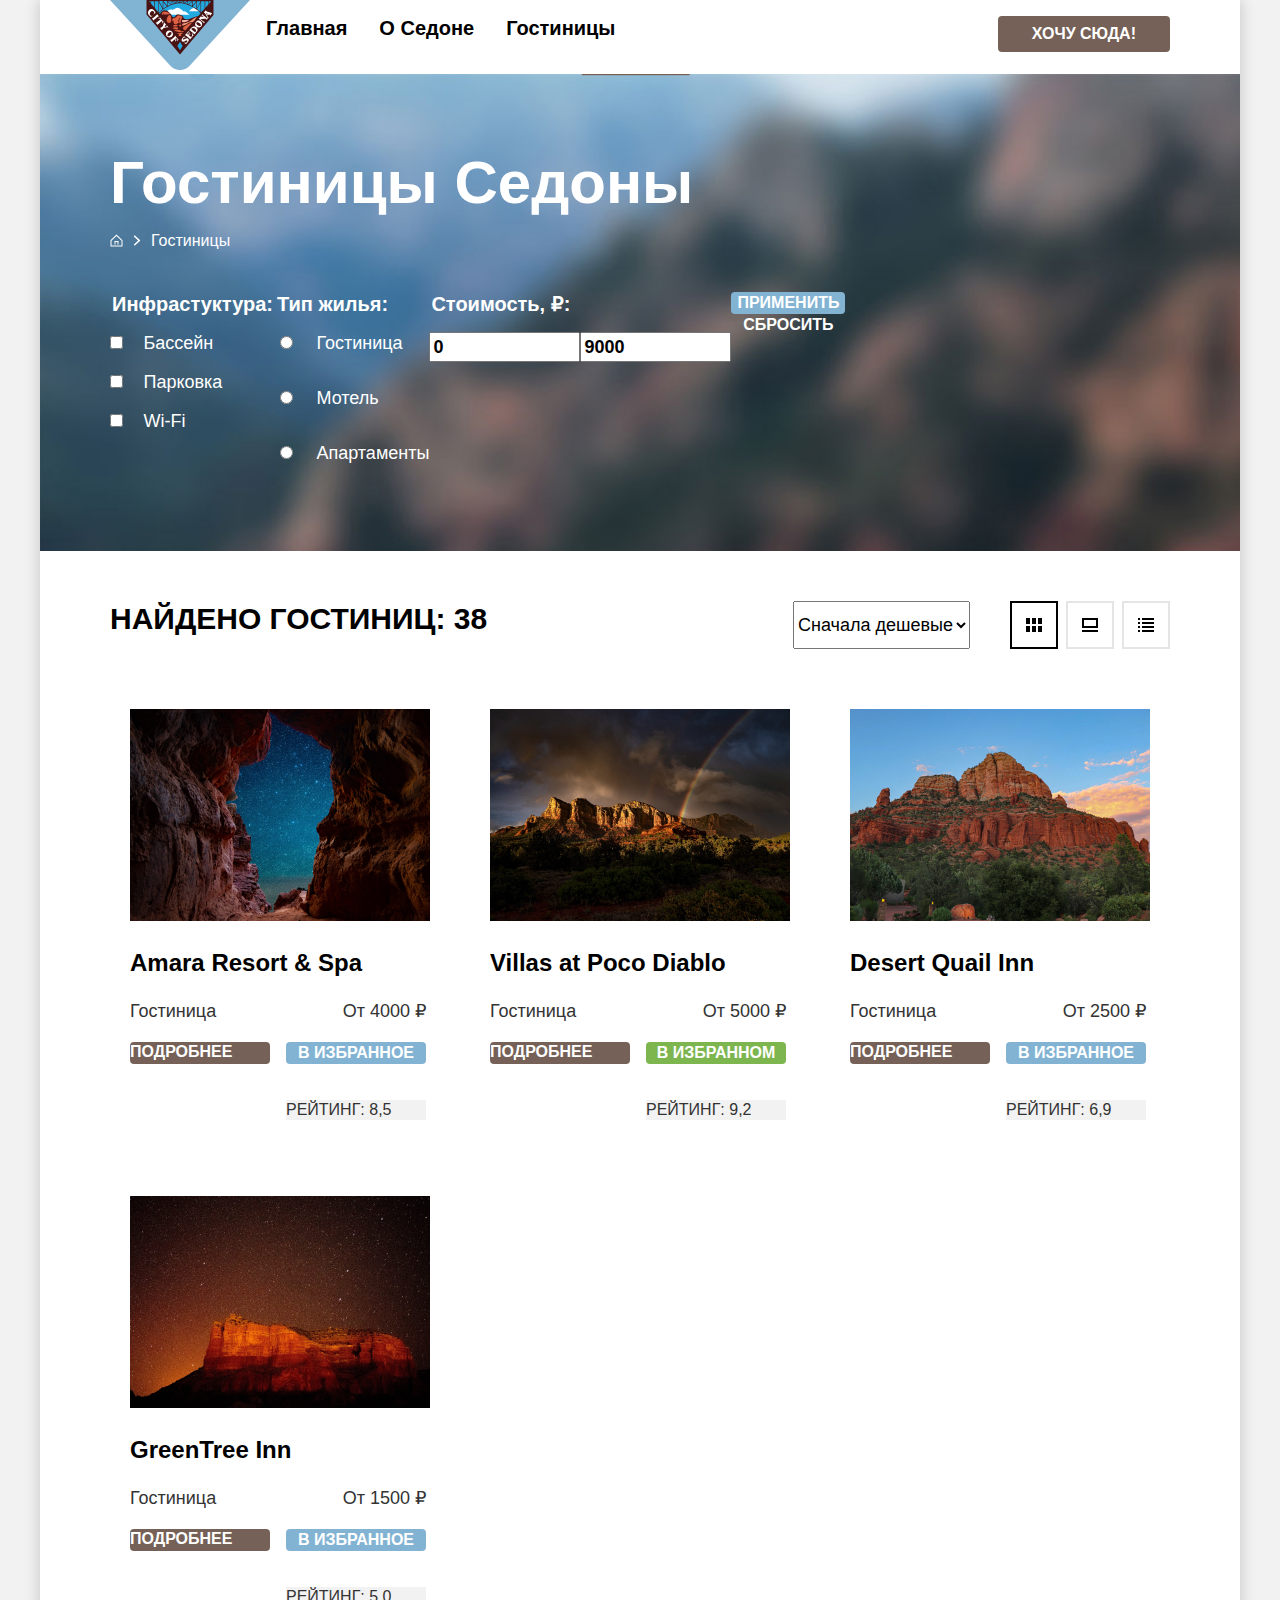
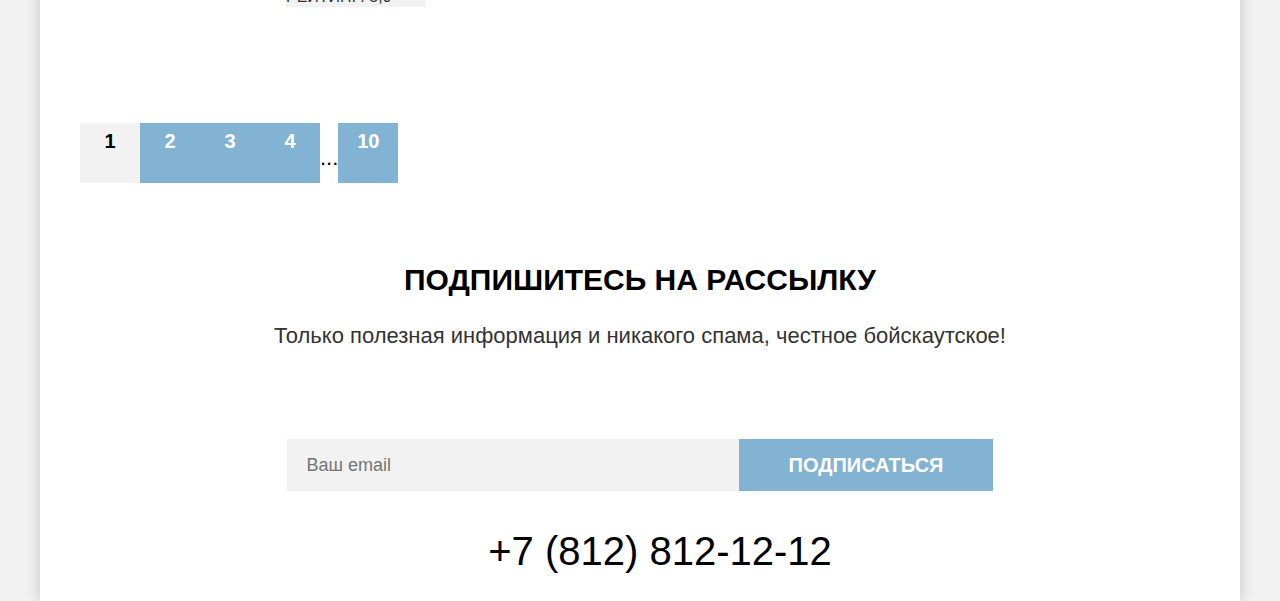
==== commit bcdf9512: "feat: flex&grid" ====
--- a/catalog.html
+++ b/catalog.html
@@ -10,7 +10,7 @@
   <body class="page">
     <div class="page-wrap">
       <header class="header">
-        <a class="header-link" href="index.html"><img class="header-logo" src="images/header-logo.svg" width="140"
+        <a class="header-logo-link" href="index.html"><img class="header-logo" src="images/header-logo.svg" width="140"
             height="70" alt="Логотип города Седона"></a>
         <nav class="navigation">
           <ul class="navigation-list">
@@ -33,8 +33,7 @@
           </li>
           <li class="header-favorite-icon">
             <a class="header-link" href="#">
-              <span class="visually-hidden">Избранное</span>
-              <span class="header-favorite-counter">12</span>
+              <span class="visually-hidden">Избранное 12</span>
             </a>
           </li>
           <li class="header-booking-button">
@@ -59,34 +58,52 @@
             </ol>
           </nav>
           <form class="hotels-form" action="https://echo.htmlacademy.ru/" method="get">
-            <fieldset class="hotels-form-infrastructure">
+            <fieldset class="hotels-form-set hotels-form-infrastructure">
               <legend class="hotels-form-caption">Инфрастуктура:</legend>
               <p class="hotels-form-pool"></p>
-              <label class="" for="hotels-input-pool">Бассейн</label>
-              <input type="checkbox" name="hotels-input-pool" id="hotels-input-pool">
+              <input class="hotels-form-input" type="checkbox" name="hotels-input-pool" id="hotels-input-pool">
+              <label class="hotels-label" for="hotels-input-pool">Бассейн</label>
               <p class="hotels-form-parking">
+                <input class="hotels-form-input" type="checkbox" name="hotels-input-parking" id="hotels-input-parking">
                 <label class="hotels-label" for="hotels-input-parking">Парковка</label>
-                <input type="checkbox" name="hotels-input-parking" id="hotels-input-parking">
               </p>
               <p class="hotels-form-wifi">
+                <input class="hotels-form-input" type="checkbox" name="hotels-input-wifi" id="hotels-input-wifi">
                 <label class="hotels-label" for="hotels-input-wifi">Wi-Fi</label>
-                <input type="checkbox" name="hotels-input-wifi" id="hotels-input-wifi">
               </p>
             </fieldset>
-            <fieldset class="hotels-form-infrastructure">
+            <fieldset class="hotels-form-set hotels-form-housing">
               <legend class="hotels-form-caption">Тип жилья:</legend>
-              <label class="hotels-label" for="hotels-input-hotel">Гостиница</label>
-              <input type="radio" name="housing" value="hotel" id="hotels-input-hotel">
-              <label class="hotels-label" for="hotels-input-motel">Мотель</label>
-              <input type="radio" name="housing" value="motel" id="hotels-input-motel">
-              <label class="hotels-label" for="hotels-input-apartment">Апартаменты</label>
-              <input type="radio" name="housing" value="apartment" id="hotels-input-apartment">
+              <p>
+                <input type="radio" name="housing" value="hotel" id="hotels-input-hotel">
+                <label class="hotels-label" for="hotels-input-hotel">Гостиница</label>
+              </p>
+              <p>
+                <input type="radio" name="housing" value="motel" id="hotels-input-motel">
+                <label class="hotels-label" for="hotels-input-motel">Мотель</label>
+              </p>
+              <p>
+                <input type="radio" name="housing" value="apartment" id="hotels-input-apartment">
+                <label class="hotels-label" for="hotels-input-apartment">Апартаменты</label>
+              </p>
             </fieldset>
+            <fieldset class="hotels-form-set hotels-form-cost">
+              <legend class="hotels-form-caption">Стоимость, &#8381;:</legend>
+              <p class="hotels-input-set">
+                <input class="hotels-form-input-cost" type="number" name="minimum-cost" value="0"
+                  id="hotels-input-minimum-cost" placeholder="от">
+                <input class="hotels-form-input-cost" type="number" name="maximum-cost" value="9000"
+                  id="hotels-input-maximum-cost" placeholder="до">
+              </p>
+            </fieldset>
+            <div class="hotels-button-set">
             <button class="button hotels-form-button" type="submit">Применить</button>
             <button class="button hotels-form-reset-button" type="reset">Сбросить</button>
+          </div>
           </form>
         </section>
         <section class="catalog">
+          <div class="catalog-head">
           <h2 class="visually-hidden">Список товаров с фильтрами</h2>
           <p class="catalog-content-title welcome-content-title">Найдено гостиниц:
             <span class="catalog-number">38</span>
@@ -96,15 +113,17 @@
             <option value="lowcost" id="filter-lowcost">Сначала дешевые</option>
             <option value="expensive" id="filter-expensive">Сначала дорогие</option>
           </select>
-          <a class="catalog-view-button-selected" href="#">
+          <a class="catalog-view-button catalog-view-button-selected catalog-view-button-normal" href="#">
             <span class="visually-hidden">Показать карточки</span>
           </a>
-          <a class="catalog-view-button" href="#">
+          <a class="catalog-view-button catalog-view-button-one" href="#">
             <span class="visually-hidden">Показать одну</span>
           </a>
-          <a class="catalog-view-button" href="#">
+          <a class="catalog-view-button catalog-view-button-list" href="#">
             <span class="visually-hidden">Показать список</span>
           </a>
+        </div>
+        <div class="catalog-grid">
           <div class="catalog-card">
             <a class="catalog-card-link" tabindex="-1">
               <img class="catalog-card-image" src="images/catalog-card-amara.jpg" width="300" height="212"
@@ -113,6 +132,7 @@
             <a class="catalog-card-link">
               <h3 class="catalog-card-title">Amara Resort & Spa</h3>
             </a>
+            <div class="catalog-card-grid">
             <p class="catalog-card-price">Гостиница</p>
             <span class="catalog-card-price">От 4000 ₽</span>
             <a class="button catalog-card-more-button">Подробнее</a>
@@ -120,6 +140,7 @@
             <p class="catalog-card-rating-icon"><span class="visually-hidden">4 звезды</span></p>
             <p class="catalog-card-rating">Рейтинг: 8,5</p>
           </div>
+          </div>
           <div class="catalog-card">
             <a class="catalog-card-link" tabindex="-1">
               <img class="catalog-card-image" src="images/catalog-card-villas.jpg" width="300" height="212"
@@ -128,6 +149,7 @@
             <a class="catalog-card-link">
               <h3 class="catalog-card-title">Villas at Poco Diablo</h3>
             </a>
+            <div class="catalog-card-grid">
             <p class="catalog-card-price">Гостиница</p>
             <span class="catalog-card-price">От 5000 ₽</span>
             <a class="button catalog-card-more-button">Подробнее</a>
@@ -136,6 +158,7 @@
             <p class="catalog-card-rating-icon"><span class="visually-hidden">4 звезды</span></p>
             <p class="catalog-card-rating">Рейтинг: 9,2</p>
           </div>
+          </div>
           <div class="catalog-card">
             <a class="catalog-card-link" tabindex="-1">
               <img class="catalog-card-image" src="images/catalog-card-desert.jpg" width="300" height="212"
@@ -144,6 +167,7 @@
             <a class="catalog-card-link">
               <h3 class="catalog-card-title">Desert Quail Inn</h3>
             </a>
+            <div class="catalog-card-grid">
             <p class="catalog-card-price">Гостиница</p>
             <span class="catalog-card-price">От 2500 ₽</span>
             <a class="button catalog-card-more-button">Подробнее</a>
@@ -151,6 +175,7 @@
             <p class="catalog-card-rating-icon"><span class="visually-hidden">3 звезды</span></p>
             <p class="catalog-card-rating">Рейтинг: 6,9</p>
           </div>
+          </div>
           <div class="catalog-card">
             <a class="catalog-card-link" tabindex="-1">
               <img class="catalog-card-image" src="images/catalog-card-greentree.jpg" width="300" height="212"
@@ -160,6 +185,7 @@
             <a class="catalog-card-link">
               <h3 class="catalog-card-title">GreenTree Inn</h3>
             </a>
+            <div class="catalog-card-grid">
             <p class="catalog-card-price">Гостиница</p>
             <span class="catalog-card-price">От 1500 ₽</span>
             <a class="button catalog-card-more-button">Подробнее</a>
@@ -167,6 +193,8 @@
             <p class="catalog-card-rating-icon"><span class="visually-hidden">2 звезды</span></p>
             <p class="catalog-card-rating">Рейтинг: 5,0</p>
           </div>
+          </div>
+        </div>
         </section>
         <section class="pagination">
           <h2 class="visually-hidden">Пагинация по каталогу</h2>
--- a/styles/styles.css
+++ b/styles/styles.css
@@ -3,6 +3,7 @@
   src: url("../fonts/ptsans-400.woff2") format("woff2");
   font-weight: 400;
   font-style: normal;
+  font-display: swap;
 }
 
 @font-face {
@@ -10,13 +11,26 @@
   src: url("../fonts/ptsans-700.woff2") format("woff2");
   font-weight: 700;
   font-style: bold;
+  font-display: swap;
+}
+
+html {
+  height: 100%;
 }
 
 .page {
+  display: flex;
+  flex-direction: column;
+  min-width: 1280px;
+  min-height: 100%;
+  margin: 0;
   font-family: "PT Sans", "Arial", sans-serif;
   background-color: #f2f2f2;
   color: #000000;
-  /* font-display: swap; */
+}
+
+.main {
+  flex-grow: 1;
 }
 
 .button {
@@ -28,16 +42,34 @@
   text-transform: uppercase;
   background-color: #82b3d3;
   border: none;
+  border-radius: 4px;
 }
 
 .page-wrap {
+  display: flex;
+  flex-direction: column;
+  min-height: 100%;
+  flex-grow: 1;
   max-width: 1200px;
   background-color: #ffffff;
-  margin: auto;
+  margin: 0 auto;
+  box-shadow: 0 0 15px 0 #00000033;
+}
+
+.header {
+  padding: 0 70px;
+  display: flex;
+}
+
+.navigation {
+  margin-right: auto;
 }
 
 .navigation-list {
   list-style: none;
+  display: flex;
+  flex-wrap: wrap;
+  padding: 0;
 }
 
 .navigation-link {
@@ -46,10 +78,18 @@
   text-decoration: none;
   color: inherit;
   font-weight: 700;
+  padding: 20px 16px;
+}
+
+.header-logo-link {
+  padding: 0;
 }
 
 .header-list {
   list-style: none;
+  display: flex;
+  flex-wrap: wrap;
+  padding: 0;
 }
 
 .header-link {
@@ -58,25 +98,38 @@
   font-size: 20px;
   line-height: 24px;
   font-weight: 700;
+  padding: 22px 12px;
 }
 
 .header-button {
+  padding: 8px 34px;
   background-color: #756157;
   text-decoration: none;
+  display: block;
+}
+
+.header-search-icon {
+  width: 44px;
+}
+
+.header-favorite-icon {
+  width: 44px;
 }
 
 .welcome {
   background-image: url(../images/welcome-background-border.svg), url(../images/welcome-background.jpg);
   background-repeat: no-repeat;
   background-color: #787276;
-  text-align: center;
-  background-position: bottom, center;
-  background-size: auto, cover;
-  /* height: 485px; */
+  background-position: right bottom -1px, left top;
+  background-size: 100%, cover;
 }
 
 .welcome-banner {
-  text-align: center;
+  display: block;
+  margin: auto;
+  padding: 51px 0 82px;
+  width: 458px;
+  height: 352px;
 }
 
 .welcome-content-title {
@@ -85,70 +138,127 @@
   text-align: center;
   font-weight: 700;
   text-transform: uppercase;
+  margin: 69px auto 25px;
+  max-width: 620px;
+
 }
 
 .welcome-content-description {
   font-size: 22px;
   line-height: 26px;
   text-align: center;
-
+  margin: 0 0 90px;
 }
 
 .reasons-list {
   list-style: none;
-}
+  padding: 0;
+  display: grid;
+}
+
 
 .reasons-item {
-  background-color: #82b3d3;
+  max-width: 400px;
+  display: flex;
+  flex-direction: column;
+  /* grid-template-columns: repeat(3, 400px); */
+
+}
+
+.reasons-item-image {
+  display: grid;
+  grid-template-columns: 400px 800px;
+  grid-auto-flow: column;
+  grid-template-areas: "title image"
+                 "description image";
+  grid-column: span 3;
+}
+
+.reasons-item-description {
+  margin: 30px 85px 102px;
+  grid-area: description;
+}
+
+.reasons-image {
+  grid-area: image;
+}
+
+.reasons-image {
+  /* display: block;
+  grid-column: span 2; */
+
 }
 
 .reasons-item-title {
   font-size: 24px;
   line-height: 28px;
   text-transform: uppercase;
-  color: #ffffff;
+  color: #000000;
   text-align: center;
-}
-
-.reasons-item:nth-child(n+3):nth-child(-n+4) {
+  grid-area: title;
+  margin: 112px 112px 30px;
+  max-width: 230px;
+}
+
+.reasons-item:nth-child(2n-1) {
   background-color: #83b3d333;
 }
 
-.reasons-item:nth-child(n+2):nth-child(-n+5):nth-child(even) {
+.reasons-item:nth-child(even) {
   background-color: #83b3d31f;
 }
 
-.reasons-item:nth-child(n+2):nth-child(-n+4) .reasons-item-title {
-  color: #000000;
-}
+.reasons-item:nth-child(4n+1) {
+  background-color: #82b3d3;
+}
+
+.reasons-item:nth-child(4n+1) .reasons-item-title {
+  color: #ffffff;
+}
+
+/* .reasons-item-title {
+  margin: 30px auto;
+} */
 
 .reasons-item-description {
   font-size: 18px;
   line-height: 21px;
-  color: #ffffff;
+  color: #333333;
   text-align: center;
-}
-
-.reasons-item:nth-child(n+2):nth-child(-n+4) .reasons-item-description {
-  color: #000000;
+  max-width: 230px;
+  margin: 30зч 85px 112px;
+}
+
+.reasons-item:nth-child(4n+1) .reasons-item-description {
+  color: #ffffff;
+}
+
+.advices-content-title {
+  max-width: 505px;
+}
+
+.advices-content-description {
+  max-width: 505px;
+  margin: 0 auto 64px;
 }
 
 .advices-list {
   list-style: none;
+  display: flex;
 }
 
 .advices-item {
   background-color: #83b3d31f;
 }
 
-.advices-item:nth-child(n+2):nth-child(-n+2) {
+.advices-item:nth-child(even) {
   background-color: #ffffff;
 }
 
 .advices-logo {
   width: 75px;
   height: 75px;
-  margin: auto;
+  margin: 81px auto 0;
 }
 
 .advices-logo-housing {
@@ -168,16 +278,31 @@
 }
 
 .advices-item-description {
-  color: #000000;
+  color: #333333;
 }
 
 .search {
   text-align: center;
 }
 
+.search-content-title {
+  margin: 96px auto 20px;
+}
+
+.search-content-description {
+  margin: 0 auto 54px;
+  max-width: 592px;
+}
+
 .search-link {
   color: #ffffff;
   background-color: #756157;
+  display: block;
+  padding: 8px 46px;
+  max-width: 376px;
+  margin: 0 auto 96px;
+  box-sizing: border-box;
+  line-height: 36px;
 }
 
 .hotels {
@@ -185,27 +310,60 @@
   background-color: #787276;
   background-size: cover;
   color: #ffffff;
-
+  padding: 70px;
 }
 
 .hotels-title {
+  margin: 0;
   font-size: 60px;
   line-height: 78px;
   color: #ffffff;
 }
 
 .hotels-breadcrumbs-list {
+  margin: 8px 0 40px;
+  padding: 0;
   list-style: none;
+  display: flex;
+  gap: 10px;
+  align-items: center;
+}
+
+.hotels-breadcrumbs-home-icon {
+  padding: 7px 0;
+  width: 13px;
+  background: url(../images/breadcrumbs-home-icon.svg) no-repeat;
 }
 
 .hotels-breadcrumbs-link {
+  display: block;
   text-decoration: none;
   color: inherit;
 }
 
 .hotels-breadcrumbs-arrow {
   background: url(../images/breadcrumbs-arrow.svg) no-repeat;
-  height: 15px;
+  padding:11px 0;
+  width: 8px;
+}
+
+.hotels-form {
+  display: flex;
+}
+
+.hotels-form-set {
+  margin: 0;
+  border: none;
+  padding: 0;
+}
+
+.hotels-input-set {
+  display: flex;
+}
+
+.hotels-form-housing {
+  display: flex;
+  flex-direction: column;
 }
 
 .hotels-form-caption {
@@ -214,9 +372,31 @@
   font-weight: 700;
 }
 
+.hotels-form-input {
+  margin: 0;
+}
+
+.hotels-form-input-cost {
+  font-family: inherit;
+  font-size: 18px;
+  line-height: 24px;
+  font-weight: 700;
+  width: 143px;
+}
+
+.hotels-form-input::placeholder {
+  text-align: end;
+}
+
 .hotels-label {
   font-size: 18px;
   line-height: 23px;
+  margin: 0 0 16px 16px;
+}
+
+.hotels-button-set{
+  display: flex;
+  flex-direction: column;
 }
 
 .hotels-form-reset-button {
@@ -225,12 +405,25 @@
 
 .catalog {
   background-color: #ffffff;
+}
+
+.catalog-head {
+  display: flex;
+  margin: 50px 70px 40px;
+}
+
+.catalog-grid{
+  margin: 40px 70px 80px;
+  display: grid;
+  grid-template-columns: repeat(3, 340px);
+  gap: 20px;
 }
 
 .catalog-content-title {
   font-size: 30px;
   line-height: 36px;
   text-align: start;
+  margin: 0 auto 0 0;
 }
 
 .catalog-number {
@@ -244,18 +437,50 @@
   font-family: inherit;
   font-size: 18px;
   line-height: 21px;
+  margin: 0 40px 0 0;
+}
+
+.catalog-view-button:last-child {
+  margin: 0;
 }
 
 .catalog-view-button {
   border: solid 2px #e5e5e5;
   color: inherit;
   text-decoration: none;
+  box-sizing: border-box;
+  width: 48px;
+  height: 48px;
+  padding: 16px;
+  margin-right: 8px;
 }
 
 .catalog-view-button-selected {
   color: inherit;
   text-decoration: none;
   border: solid 2px #000000;
+}
+
+.catalog-view-button-normal {
+  background: url(../images/catalog-view-button-normal.svg) no-repeat center center;
+}
+
+.catalog-view-button-one {
+  background: url(../images/catalog-view-button-one.svg) no-repeat center center;
+}
+
+.catalog-view-button-list {
+  background: url(../images/catalog-view-button-list.svg) no-repeat center center;
+}
+
+.catalog-card {
+  padding: 20px;
+}
+
+.catalog-card-grid {
+  display: grid;
+  grid-template-columns: repeat(2, 140px);
+  gap: 20px 16px;
 }
 
 .catalog-card-title {
@@ -267,6 +492,11 @@
   font-size: 18px;
   line-height: 21px;
   color: #333333;
+  margin: 0;
+}
+
+.catalog-card-grid span {
+  text-align: end;
 }
 
 .catalog-card-more-button {
@@ -287,6 +517,7 @@
 
 .pagination-list {
   list-style: none;
+  display: flex;
 }
 
 .pagination-item {
@@ -322,16 +553,41 @@
 }
 
 .subscribe {
+  background-color: #787276;
   background-image: url(../images/subscribe-background.png);
   color: #ffffff;
   text-align: center;
+}
+
+.subscribe-content-title {
+  padding: 69px 0 20px;
+  margin: 0 auto;
+}
+
+.subscribe-content-description {
+  max-width: 475px;
+  margin: 0 auto 54px;
+}
+
+.subscribe-form {
+  display: flex;
+  justify-content: center;
+  border-radius: 4px;
+}
+
+.subscribe-input {
+  width: 452px;
+  height: 52px;
+  padding: 14px 20px;
+  box-sizing: border-box;
 }
 
 .subscribe-button {
   font-family: inherit;
   font-size: 20px;
   line-height: 36px;
-
+  padding: 8px 50px;
+  border-radius: 0;
 }
 
 .subscribe-input {
@@ -347,9 +603,20 @@
   color: #000000
 }
 
+.subscribe-catalog-content-description {
+  color: #333333;
+}
+
+.footer {
+  display: flex;
+  justify-content: space-between;
+  padding: 40px 70px 30px;
+}
+
 .footer-social {
   list-style: none;
   font-weight: 700;
+  display: flex;
 }
 
 .footer-link {
@@ -372,6 +639,15 @@
   height: 33px; */
 }
 
-/* .visually-hidden {
-  display: none;
-} */
+.visually-hidden {
+  position: absolute;
+  width: 1px;
+  height: 1px;
+  margin: -1px;
+  border: 0;
+  padding: 0;
+  white-space: nowrap;
+  clip-path: inset(100%);
+  clip: rect(0 0 0 0);
+  overflow: hidden;
+}
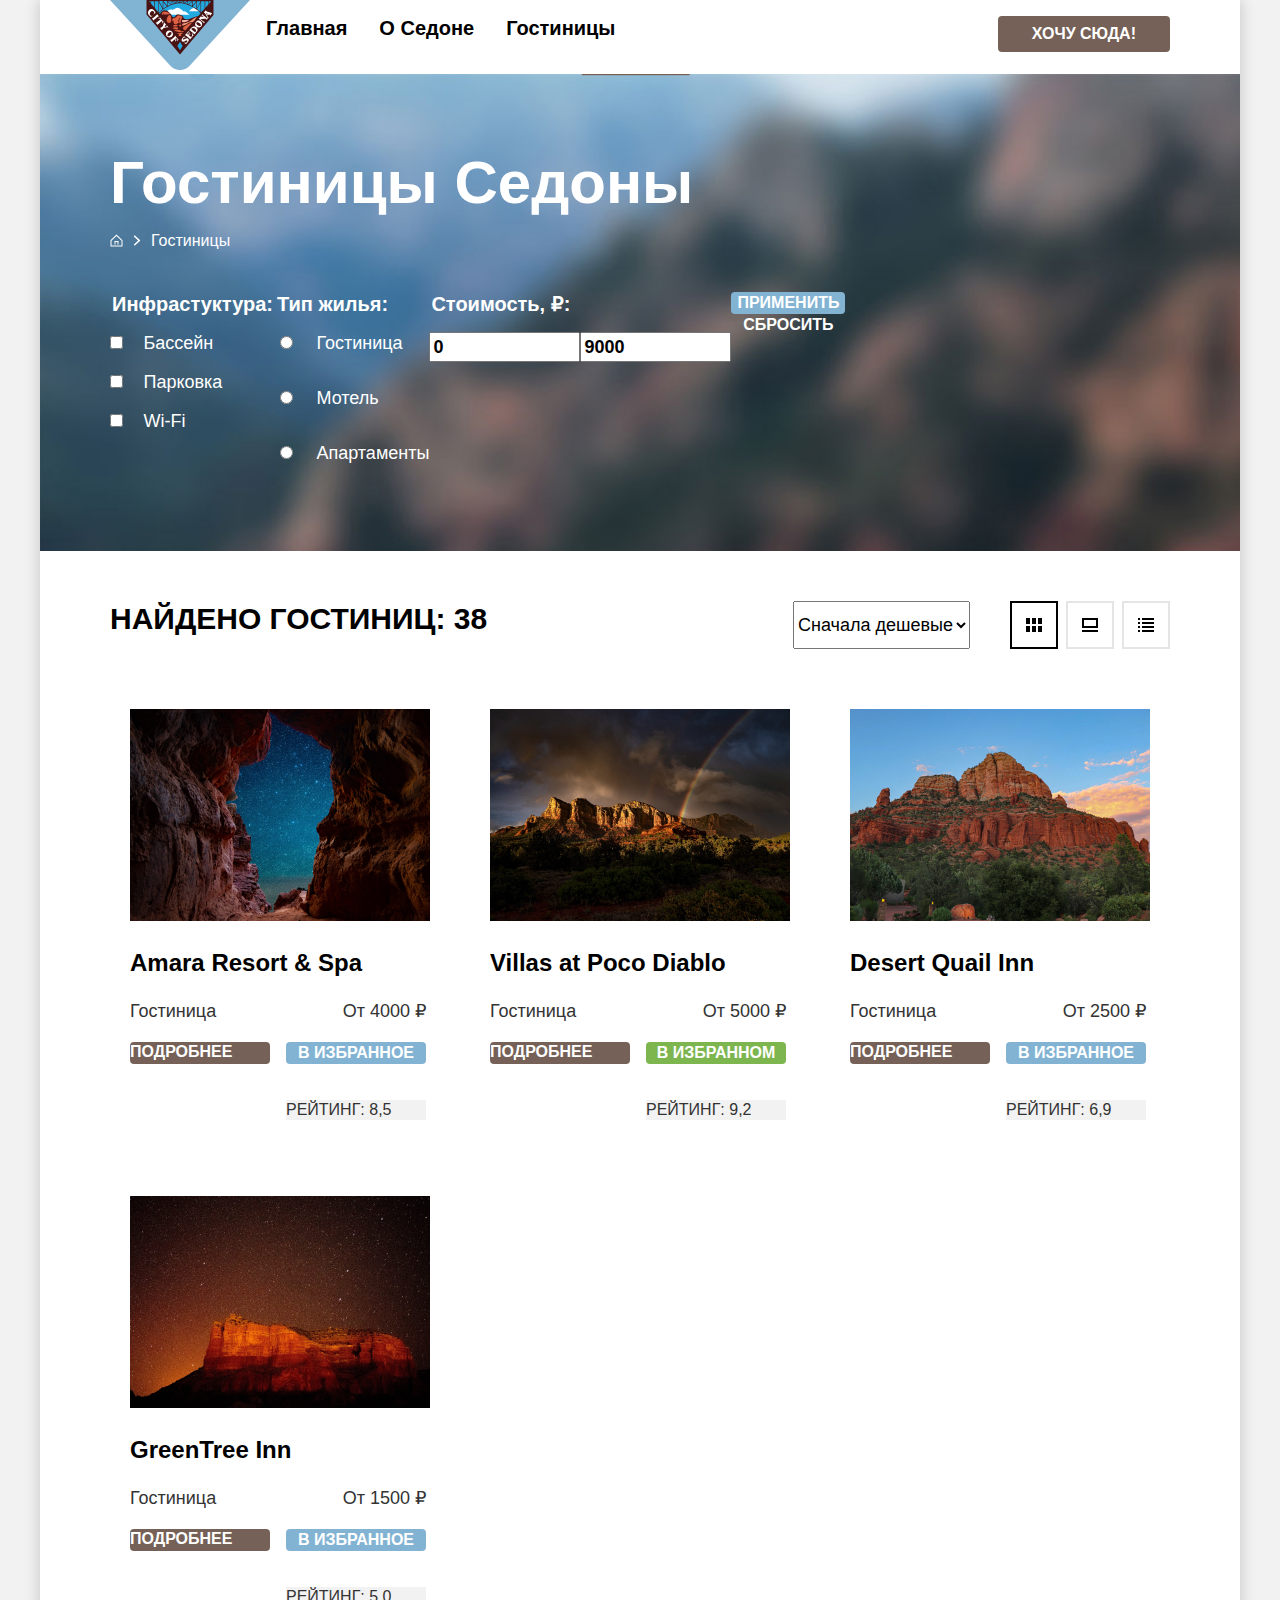
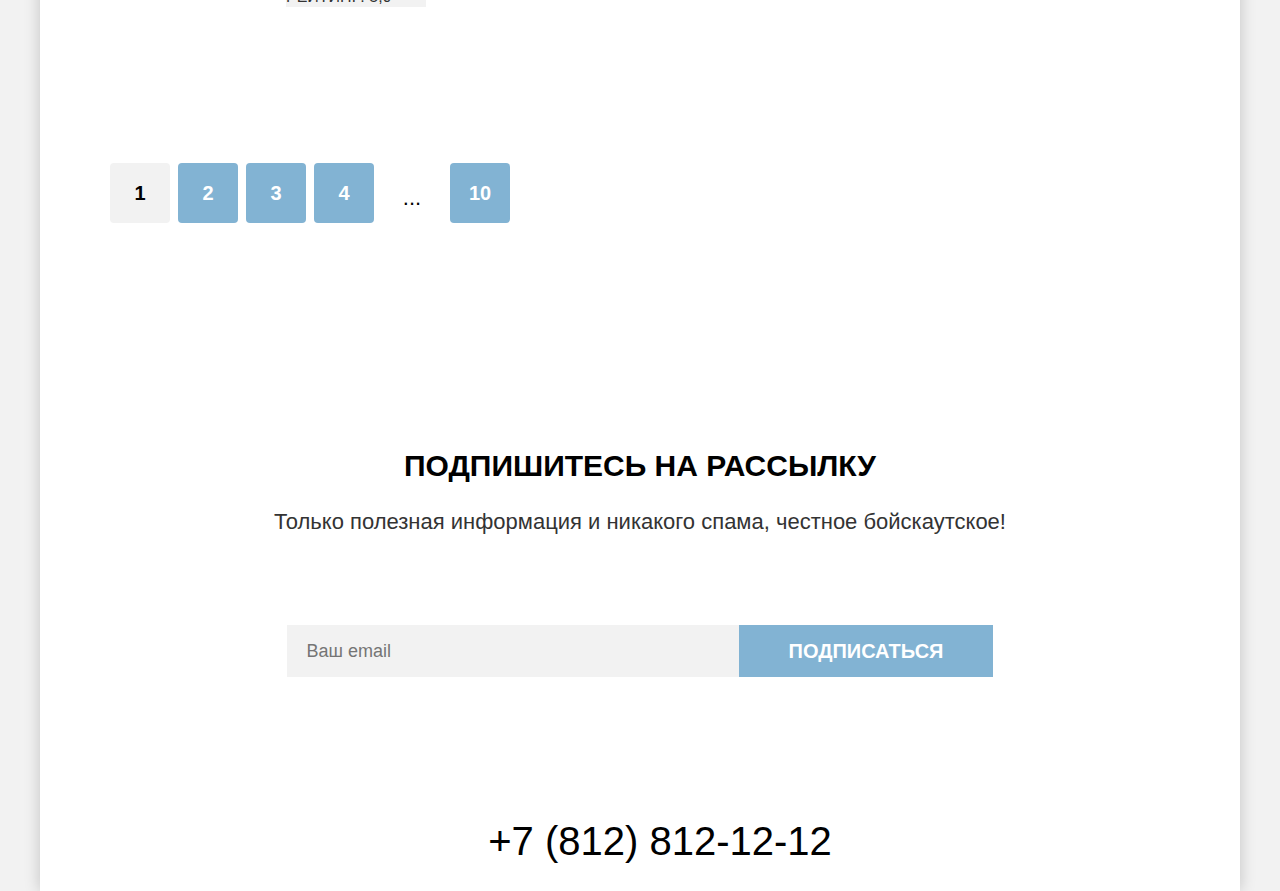
==== commit 8fa3c619: "fix: pagination" ====
--- a/catalog.html
+++ b/catalog.html
@@ -211,7 +211,7 @@
             <li class="pagination-item">
               <a class="pagination-link" href="#">4</a>
             </li>
-            <li class="pagination-item-ellipsis">
+            <li class="pagination-item pagination-item-ellipsis">
               <p class="pagination-ellipsis">...</p>
             </li>
             <li class="pagination-item">
--- a/styles/styles.css
+++ b/styles/styles.css
@@ -214,6 +214,7 @@
 
 .reasons-item:nth-child(4n+1) .reasons-item-title {
   color: #ffffff;
+  margin: 102px 112px 30px;
 }
 
 /* .reasons-item-title {
@@ -226,11 +227,13 @@
   color: #333333;
   text-align: center;
   max-width: 230px;
-  margin: 30зч 85px 112px;
+  margin: 30px 85px 112px;
 }
 
 .reasons-item:nth-child(4n+1) .reasons-item-description {
   color: #ffffff;
+  margin: 30px 85px 102px;
+
 }
 
 .advices-content-title {
@@ -248,6 +251,7 @@
 }
 
 .advices-item {
+  padding: 81px 85px;
   background-color: #83b3d31f;
 }
 
@@ -258,7 +262,7 @@
 .advices-logo {
   width: 75px;
   height: 75px;
-  margin: 81px auto 0;
+  margin: 0 auto;
 }
 
 .advices-logo-housing {
@@ -274,10 +278,12 @@
 }
 
 .advices-item-title {
+  margin: 30px auto;
   color: #000000;
 }
 
 .advices-item-description {
+  margin: 0 auto;
   color: #333333;
 }
 
@@ -515,16 +521,25 @@
   line-height: 20px;
 }
 
+.pagination {
+  padding: 40px 70px 60px;
+}
+
 .pagination-list {
+  padding: 0;
+  margin: 0;
   list-style: none;
   display: flex;
+  flex-wrap: wrap;
+  gap: 8px;
 }
 
 .pagination-item {
   text-align: center;
-  width: 60px;
-  height: 60px;
+  min-width: 60px;
+  max-height: 60px;
   background-color: #82b3d3;
+  border-radius: 4px;
 }
 
 .pagination-item-current {
@@ -541,6 +556,9 @@
 }
 
 .pagination-link {
+  box-sizing: border-box;
+  display: block;
+  padding: 12px 0;
   color: #ffffff;
   font-size: 20px;
   line-height: 36px;
@@ -553,6 +571,7 @@
 }
 
 .subscribe {
+  padding: 96px 0 104px;
   background-color: #787276;
   background-image: url(../images/subscribe-background.png);
   color: #ffffff;
@@ -560,7 +579,7 @@
 }
 
 .subscribe-content-title {
-  padding: 69px 0 20px;
+  padding: 0 0 20px;
   margin: 0 auto;
 }
 
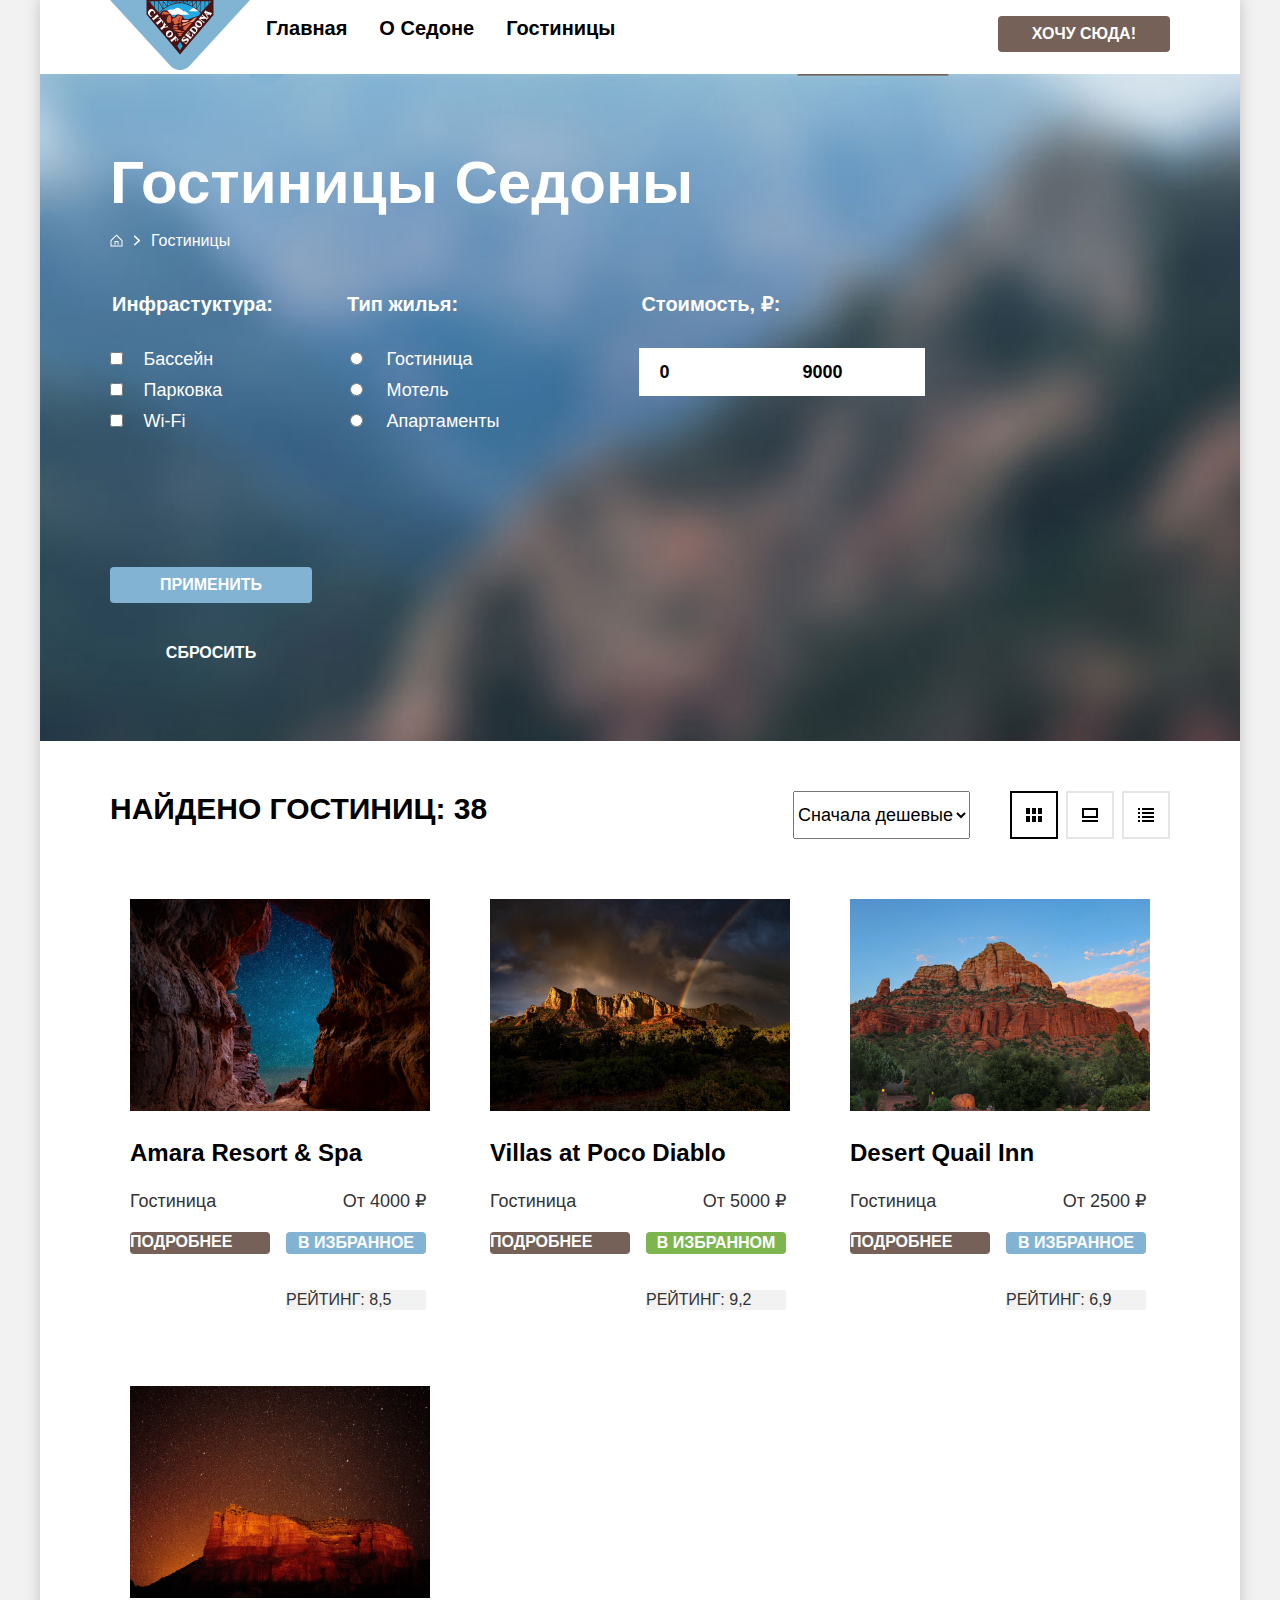
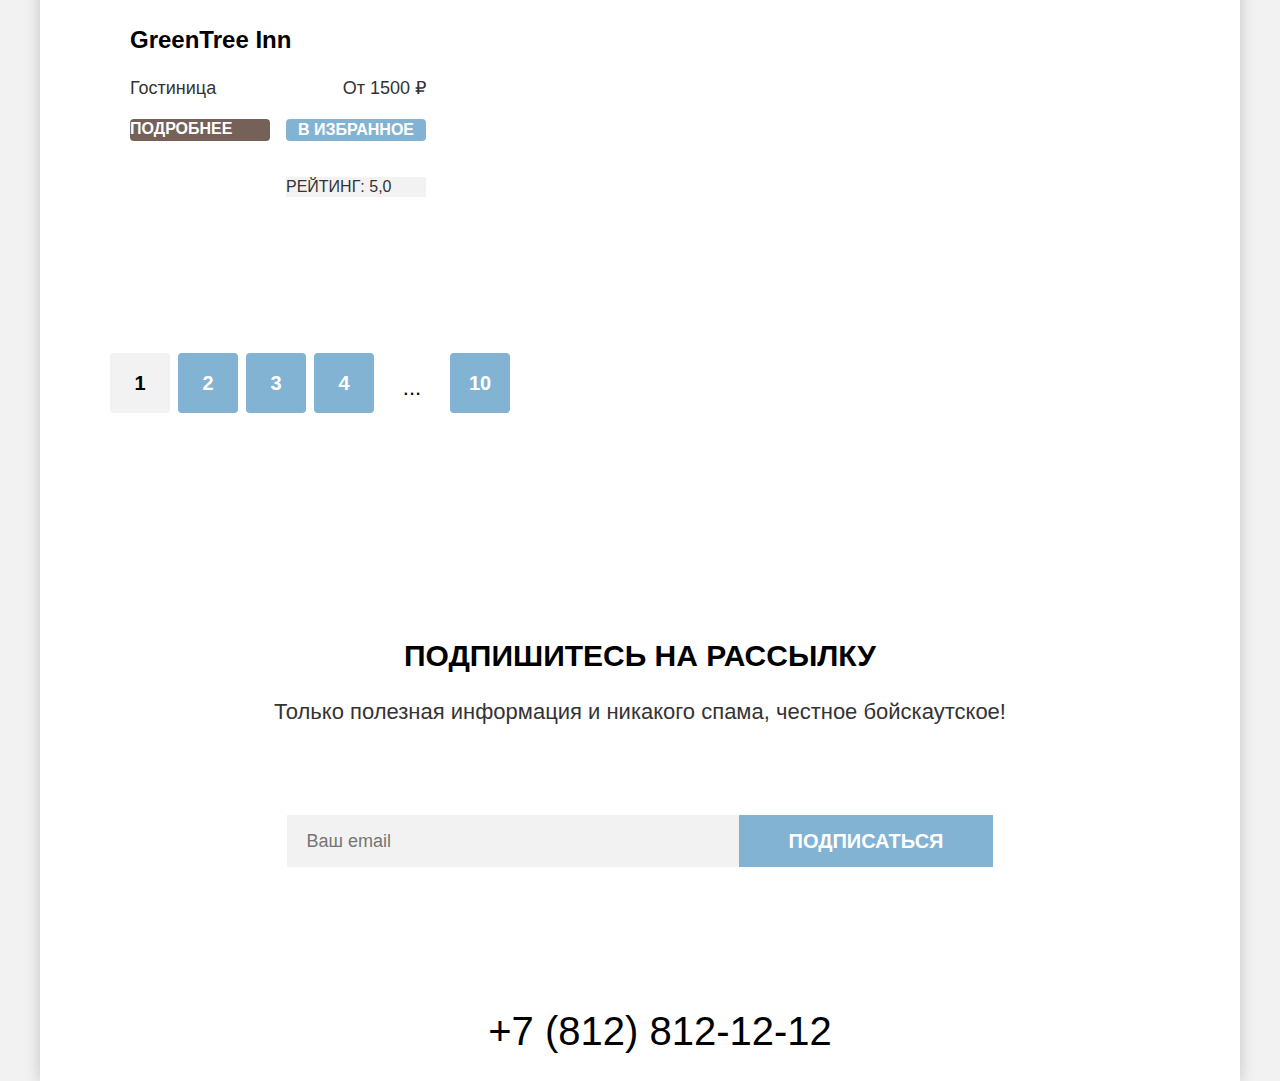
==== commit 12a74a5e: "fix: filter & buttons" ====
--- a/catalog.html
+++ b/catalog.html
@@ -60,29 +60,30 @@
           <form class="hotels-form" action="https://echo.htmlacademy.ru/" method="get">
             <fieldset class="hotels-form-set hotels-form-infrastructure">
               <legend class="hotels-form-caption">Инфрастуктура:</legend>
-              <p class="hotels-form-pool"></p>
-              <input class="hotels-form-input" type="checkbox" name="hotels-input-pool" id="hotels-input-pool">
-              <label class="hotels-label" for="hotels-input-pool">Бассейн</label>
-              <p class="hotels-form-parking">
+              <p class="hotels-input">
+                <input class="hotels-form-input" type="checkbox" name="hotels-input-pool" id="hotels-input-pool">
+                <label class="hotels-label" for="hotels-input-pool">Бассейн</label>
+              </p>
+              <p class="hotels-input">
                 <input class="hotels-form-input" type="checkbox" name="hotels-input-parking" id="hotels-input-parking">
                 <label class="hotels-label" for="hotels-input-parking">Парковка</label>
               </p>
-              <p class="hotels-form-wifi">
+              <p class="hotels-input">
                 <input class="hotels-form-input" type="checkbox" name="hotels-input-wifi" id="hotels-input-wifi">
                 <label class="hotels-label" for="hotels-input-wifi">Wi-Fi</label>
               </p>
             </fieldset>
             <fieldset class="hotels-form-set hotels-form-housing">
               <legend class="hotels-form-caption">Тип жилья:</legend>
-              <p>
+              <p class="hotels-input">
                 <input type="radio" name="housing" value="hotel" id="hotels-input-hotel">
                 <label class="hotels-label" for="hotels-input-hotel">Гостиница</label>
               </p>
-              <p>
+              <p class="hotels-input">
                 <input type="radio" name="housing" value="motel" id="hotels-input-motel">
                 <label class="hotels-label" for="hotels-input-motel">Мотель</label>
               </p>
-              <p>
+              <p class="hotels-input">
                 <input type="radio" name="housing" value="apartment" id="hotels-input-apartment">
                 <label class="hotels-label" for="hotels-input-apartment">Апартаменты</label>
               </p>
@@ -97,104 +98,104 @@
               </p>
             </fieldset>
             <div class="hotels-button-set">
-            <button class="button hotels-form-button" type="submit">Применить</button>
-            <button class="button hotels-form-reset-button" type="reset">Сбросить</button>
-          </div>
+              <button class="button hotels-form-button" type="submit">Применить</button>
+              <button class="button hotels-form-reset-button" type="reset">Сбросить</button>
+            </div>
           </form>
         </section>
         <section class="catalog">
           <div class="catalog-head">
-          <h2 class="visually-hidden">Список товаров с фильтрами</h2>
-          <p class="catalog-content-title welcome-content-title">Найдено гостиниц:
-            <span class="catalog-number">38</span>
-          </p>
-          <label class="visually-hidden" for="catalog-filter">Сортировка по цене</label>
-          <select class="catalog-filter" id="catalog-filter">
-            <option value="lowcost" id="filter-lowcost">Сначала дешевые</option>
-            <option value="expensive" id="filter-expensive">Сначала дорогие</option>
-          </select>
-          <a class="catalog-view-button catalog-view-button-selected catalog-view-button-normal" href="#">
-            <span class="visually-hidden">Показать карточки</span>
-          </a>
-          <a class="catalog-view-button catalog-view-button-one" href="#">
-            <span class="visually-hidden">Показать одну</span>
-          </a>
-          <a class="catalog-view-button catalog-view-button-list" href="#">
-            <span class="visually-hidden">Показать список</span>
-          </a>
-        </div>
-        <div class="catalog-grid">
-          <div class="catalog-card">
-            <a class="catalog-card-link" tabindex="-1">
-              <img class="catalog-card-image" src="images/catalog-card-amara.jpg" width="300" height="212"
-                alt="Звездное небо в расщелине">
-            </a>
-            <a class="catalog-card-link">
-              <h3 class="catalog-card-title">Amara Resort & Spa</h3>
-            </a>
-            <div class="catalog-card-grid">
-            <p class="catalog-card-price">Гостиница</p>
-            <span class="catalog-card-price">От 4000 ₽</span>
-            <a class="button catalog-card-more-button">Подробнее</a>
-            <button class="button catalog-card-favorite-button">В избранное</button>
-            <p class="catalog-card-rating-icon"><span class="visually-hidden">4 звезды</span></p>
-            <p class="catalog-card-rating">Рейтинг: 8,5</p>
+            <h2 class="visually-hidden">Список товаров с фильтрами</h2>
+            <p class="catalog-content-title welcome-content-title">Найдено гостиниц:
+              <span class="catalog-number">38</span>
+            </p>
+            <label class="visually-hidden" for="catalog-filter">Сортировка по цене</label>
+            <select class="catalog-filter" id="catalog-filter">
+              <option value="lowcost" id="filter-lowcost">Сначала дешевые</option>
+              <option value="expensive" id="filter-expensive">Сначала дорогие</option>
+            </select>
+            <a class="catalog-view-button catalog-view-button-selected catalog-view-button-normal" href="#">
+              <span class="visually-hidden">Показать карточки</span>
+            </a>
+            <a class="catalog-view-button catalog-view-button-one" href="#">
+              <span class="visually-hidden">Показать одну</span>
+            </a>
+            <a class="catalog-view-button catalog-view-button-list" href="#">
+              <span class="visually-hidden">Показать список</span>
+            </a>
           </div>
+          <div class="catalog-grid">
+            <div class="catalog-card">
+              <a class="catalog-card-link" tabindex="-1">
+                <img class="catalog-card-image" src="images/catalog-card-amara.jpg" width="300" height="212"
+                  alt="Звездное небо в расщелине">
+              </a>
+              <a class="catalog-card-link">
+                <h3 class="catalog-card-title">Amara Resort & Spa</h3>
+              </a>
+              <div class="catalog-card-grid">
+                <p class="catalog-card-price">Гостиница</p>
+                <span class="catalog-card-price">От 4000 ₽</span>
+                <a class="button catalog-card-more-button">Подробнее</a>
+                <button class="button catalog-card-favorite-button">В избранное</button>
+                <p class="catalog-card-rating-icon"><span class="visually-hidden">4 звезды</span></p>
+                <p class="catalog-card-rating">Рейтинг: 8,5</p>
+              </div>
+            </div>
+            <div class="catalog-card">
+              <a class="catalog-card-link" tabindex="-1">
+                <img class="catalog-card-image" src="images/catalog-card-villas.jpg" width="300" height="212"
+                  alt="Радуга над горным хребтом">
+              </a>
+              <a class="catalog-card-link">
+                <h3 class="catalog-card-title">Villas at Poco Diablo</h3>
+              </a>
+              <div class="catalog-card-grid">
+                <p class="catalog-card-price">Гостиница</p>
+                <span class="catalog-card-price">От 5000 ₽</span>
+                <a class="button catalog-card-more-button">Подробнее</a>
+                <button class="button catalog-card-favorite-button catalog-card-favorite-button-selected">В
+                  избранном</button>
+                <p class="catalog-card-rating-icon"><span class="visually-hidden">4 звезды</span></p>
+                <p class="catalog-card-rating">Рейтинг: 9,2</p>
+              </div>
+            </div>
+            <div class="catalog-card">
+              <a class="catalog-card-link" tabindex="-1">
+                <img class="catalog-card-image" src="images/catalog-card-desert.jpg" width="300" height="212"
+                  alt="Горная вершина в рассветном солнце">
+              </a>
+              <a class="catalog-card-link">
+                <h3 class="catalog-card-title">Desert Quail Inn</h3>
+              </a>
+              <div class="catalog-card-grid">
+                <p class="catalog-card-price">Гостиница</p>
+                <span class="catalog-card-price">От 2500 ₽</span>
+                <a class="button catalog-card-more-button">Подробнее</a>
+                <button class="button catalog-card-favorite-button">В избранное</button>
+                <p class="catalog-card-rating-icon"><span class="visually-hidden">3 звезды</span></p>
+                <p class="catalog-card-rating">Рейтинг: 6,9</p>
+              </div>
+            </div>
+            <div class="catalog-card">
+              <a class="catalog-card-link" tabindex="-1">
+                <img class="catalog-card-image" src="images/catalog-card-greentree.jpg" width="300" height="212"
+                  alt="Магическое звезное небо над освещенным горным массивом">
+              </a>
+
+              <a class="catalog-card-link">
+                <h3 class="catalog-card-title">GreenTree Inn</h3>
+              </a>
+              <div class="catalog-card-grid">
+                <p class="catalog-card-price">Гостиница</p>
+                <span class="catalog-card-price">От 1500 ₽</span>
+                <a class="button catalog-card-more-button">Подробнее</a>
+                <button class="button catalog-card-favorite-button">В избранное</button>
+                <p class="catalog-card-rating-icon"><span class="visually-hidden">2 звезды</span></p>
+                <p class="catalog-card-rating">Рейтинг: 5,0</p>
+              </div>
+            </div>
           </div>
-          <div class="catalog-card">
-            <a class="catalog-card-link" tabindex="-1">
-              <img class="catalog-card-image" src="images/catalog-card-villas.jpg" width="300" height="212"
-                alt="Радуга над горным хребтом">
-            </a>
-            <a class="catalog-card-link">
-              <h3 class="catalog-card-title">Villas at Poco Diablo</h3>
-            </a>
-            <div class="catalog-card-grid">
-            <p class="catalog-card-price">Гостиница</p>
-            <span class="catalog-card-price">От 5000 ₽</span>
-            <a class="button catalog-card-more-button">Подробнее</a>
-            <button class="button catalog-card-favorite-button catalog-card-favorite-button-selected">В
-              избранном</button>
-            <p class="catalog-card-rating-icon"><span class="visually-hidden">4 звезды</span></p>
-            <p class="catalog-card-rating">Рейтинг: 9,2</p>
-          </div>
-          </div>
-          <div class="catalog-card">
-            <a class="catalog-card-link" tabindex="-1">
-              <img class="catalog-card-image" src="images/catalog-card-desert.jpg" width="300" height="212"
-                alt="Горная вершина в рассветном солнце">
-            </a>
-            <a class="catalog-card-link">
-              <h3 class="catalog-card-title">Desert Quail Inn</h3>
-            </a>
-            <div class="catalog-card-grid">
-            <p class="catalog-card-price">Гостиница</p>
-            <span class="catalog-card-price">От 2500 ₽</span>
-            <a class="button catalog-card-more-button">Подробнее</a>
-            <button class="button catalog-card-favorite-button">В избранное</button>
-            <p class="catalog-card-rating-icon"><span class="visually-hidden">3 звезды</span></p>
-            <p class="catalog-card-rating">Рейтинг: 6,9</p>
-          </div>
-          </div>
-          <div class="catalog-card">
-            <a class="catalog-card-link" tabindex="-1">
-              <img class="catalog-card-image" src="images/catalog-card-greentree.jpg" width="300" height="212"
-                alt="Магическое звезное небо над освещенным горным массивом">
-            </a>
-
-            <a class="catalog-card-link">
-              <h3 class="catalog-card-title">GreenTree Inn</h3>
-            </a>
-            <div class="catalog-card-grid">
-            <p class="catalog-card-price">Гостиница</p>
-            <span class="catalog-card-price">От 1500 ₽</span>
-            <a class="button catalog-card-more-button">Подробнее</a>
-            <button class="button catalog-card-favorite-button">В избранное</button>
-            <p class="catalog-card-rating-icon"><span class="visually-hidden">2 звезды</span></p>
-            <p class="catalog-card-rating">Рейтинг: 5,0</p>
-          </div>
-          </div>
-        </div>
         </section>
         <section class="pagination">
           <h2 class="visually-hidden">Пагинация по каталогу</h2>
--- a/styles/styles.css
+++ b/styles/styles.css
@@ -355,6 +355,8 @@
 
 .hotels-form {
   display: flex;
+  flex-wrap: wrap;
+  gap: 70px;
 }
 
 .hotels-form-set {
@@ -363,19 +365,29 @@
   padding: 0;
 }
 
+.hotels-input {
+  margin: 0 0 8px;
+}
+
 .hotels-input-set {
   display: flex;
+  margin: 0;
 }
 
 .hotels-form-housing {
-  display: flex;
-  flex-direction: column;
+  /* display: flex;
+  flex-direction: column; */
 }
 
 .hotels-form-caption {
   font-size: 20px;
   line-height: 24px;
   font-weight: 700;
+  margin: 0 0 32px;
+}
+
+.hotels-form-cost {
+  padding: 0 0 0 70px;
 }
 
 .hotels-form-input {
@@ -388,6 +400,9 @@
   line-height: 24px;
   font-weight: 700;
   width: 143px;
+  padding: 12px 20px;
+  box-sizing: border-box;
+  border: none;
 }
 
 .hotels-form-input::placeholder {
@@ -403,10 +418,17 @@
 .hotels-button-set{
   display: flex;
   flex-direction: column;
+  gap: 32px;
+  padding: 56px 0 0;
+}
+
+.hotels-form-button {
+  padding: 8px 50px;
 }
 
 .hotels-form-reset-button {
   background-color: transparent;
+  padding: 8px 50px;
 }
 
 .catalog {
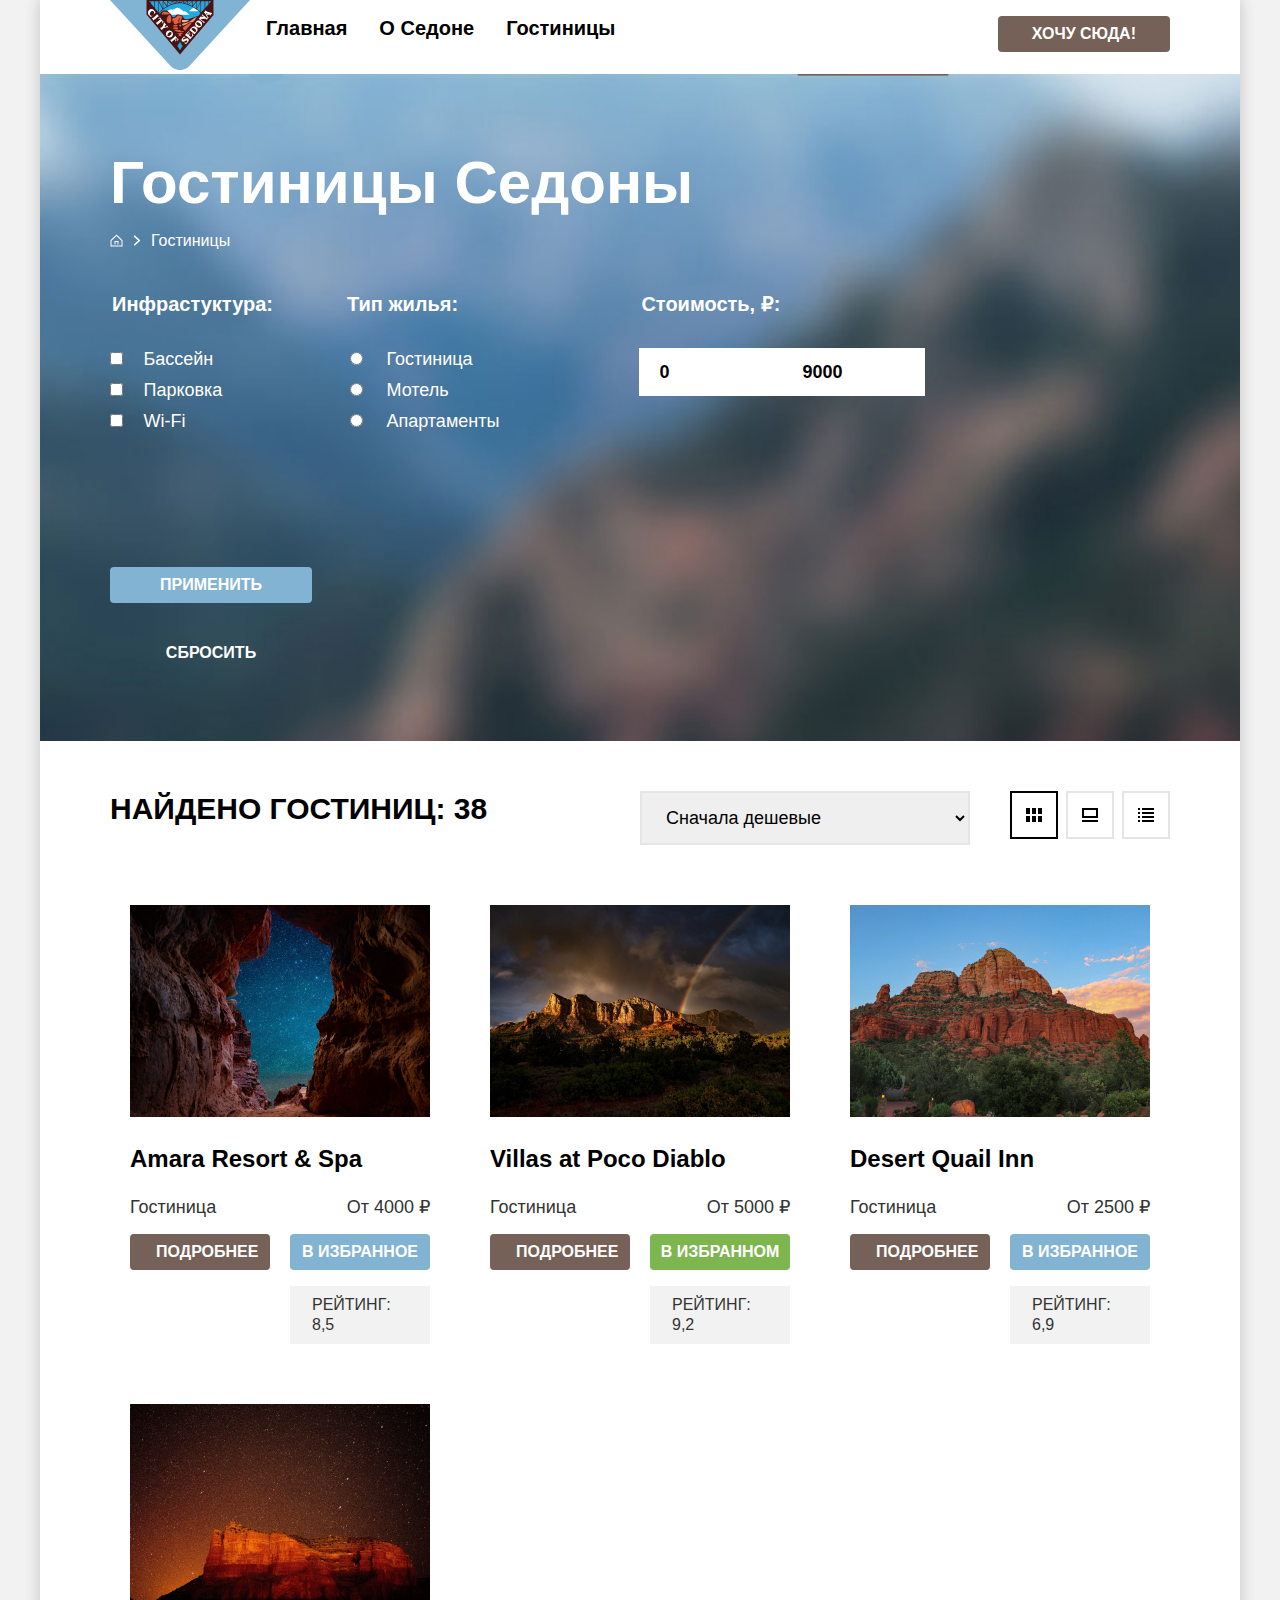
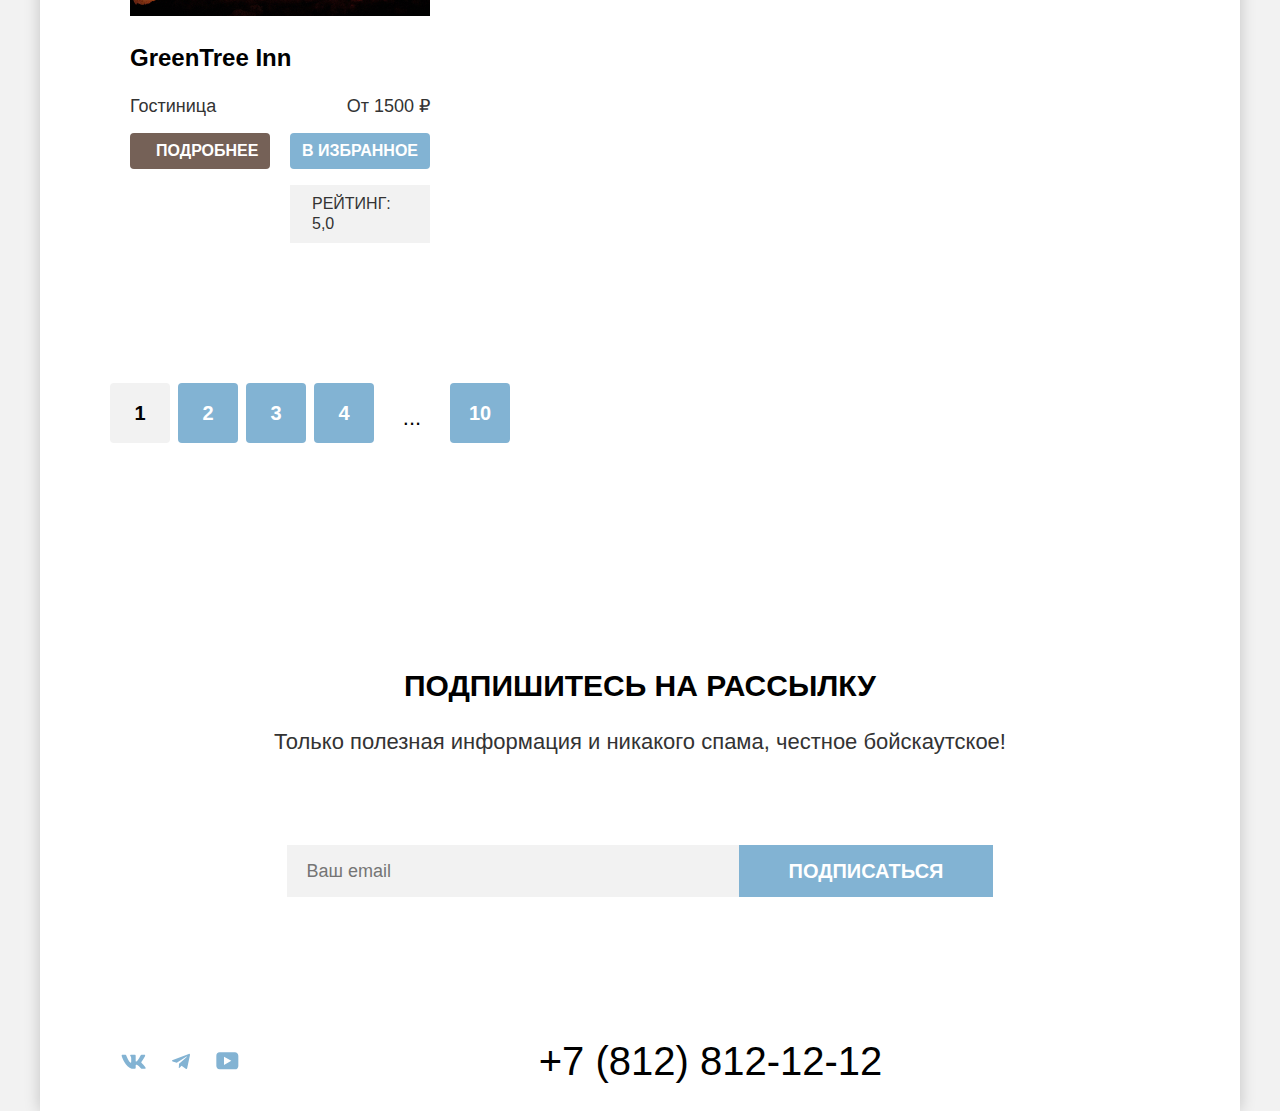
==== commit b39e4646: "feat: social icons" ====
--- a/catalog.html
+++ b/catalog.html
@@ -235,13 +235,13 @@
       </main>
       <footer class="footer">
         <ul class="footer-social">
-          <li class="footer-social-vk">
+          <li class="footer-social-link footer-social-vk">
             <a class="visually-hidden footer-social-link">ВКонтакте</a>
           </li>
-          <li class="footer-social-tg">
+          <li class="footer-social-link footer-social-tg">
             <a class="visually-hidden footer-social-link">Телеграм</a>
           </li>
-          <li class="footer-social-youtube">
+          <li class="footer-social-link footer-social-youtube">
             <a class="visually-hidden footer-link footer-social-link">YouTube</a>
           </li>
         </ul>
--- a/styles/styles.css
+++ b/styles/styles.css
@@ -16,6 +16,10 @@
 
 html {
   height: 100%;
+}
+
+option {
+  background-color: #e5e5e5;
 }
 
 .page {
@@ -466,6 +470,8 @@
   font-size: 18px;
   line-height: 21px;
   margin: 0 40px 0 0;
+  border: solid 2px #e5e5e5;
+  padding: 14px 131px 14px 20px;
 }
 
 .catalog-view-button:last-child {
@@ -508,7 +514,7 @@
 .catalog-card-grid {
   display: grid;
   grid-template-columns: repeat(2, 140px);
-  gap: 20px 16px;
+  gap: 16px 20px;
 }
 
 .catalog-card-title {
@@ -528,6 +534,8 @@
 }
 
 .catalog-card-more-button {
+  display: block;
+  padding: 8px 26px;
   background-color: #756157;
 }
 
@@ -541,6 +549,8 @@
   background-color: #f2f2f2;
   font-size: 16px;
   line-height: 20px;
+  padding: 9px 22px;
+  margin: 0;
 }
 
 .pagination {
@@ -658,6 +668,25 @@
   list-style: none;
   font-weight: 700;
   display: flex;
+  padding: 0;
+  margin: 0;
+}
+
+.footer-social-link {
+  width: 47px;
+  height: 40px;
+}
+
+.footer-social-vk {
+  background: url(../images/footer-social-vk.svg) no-repeat center center;
+}
+
+.footer-social-tg {
+  background: url(../images/footer-social-tg.svg) no-repeat center center;
+}
+
+.footer-social-youtube {
+  background: url(../images/footer-social-youtube.svg) no-repeat center center;
 }
 
 .footer-link {
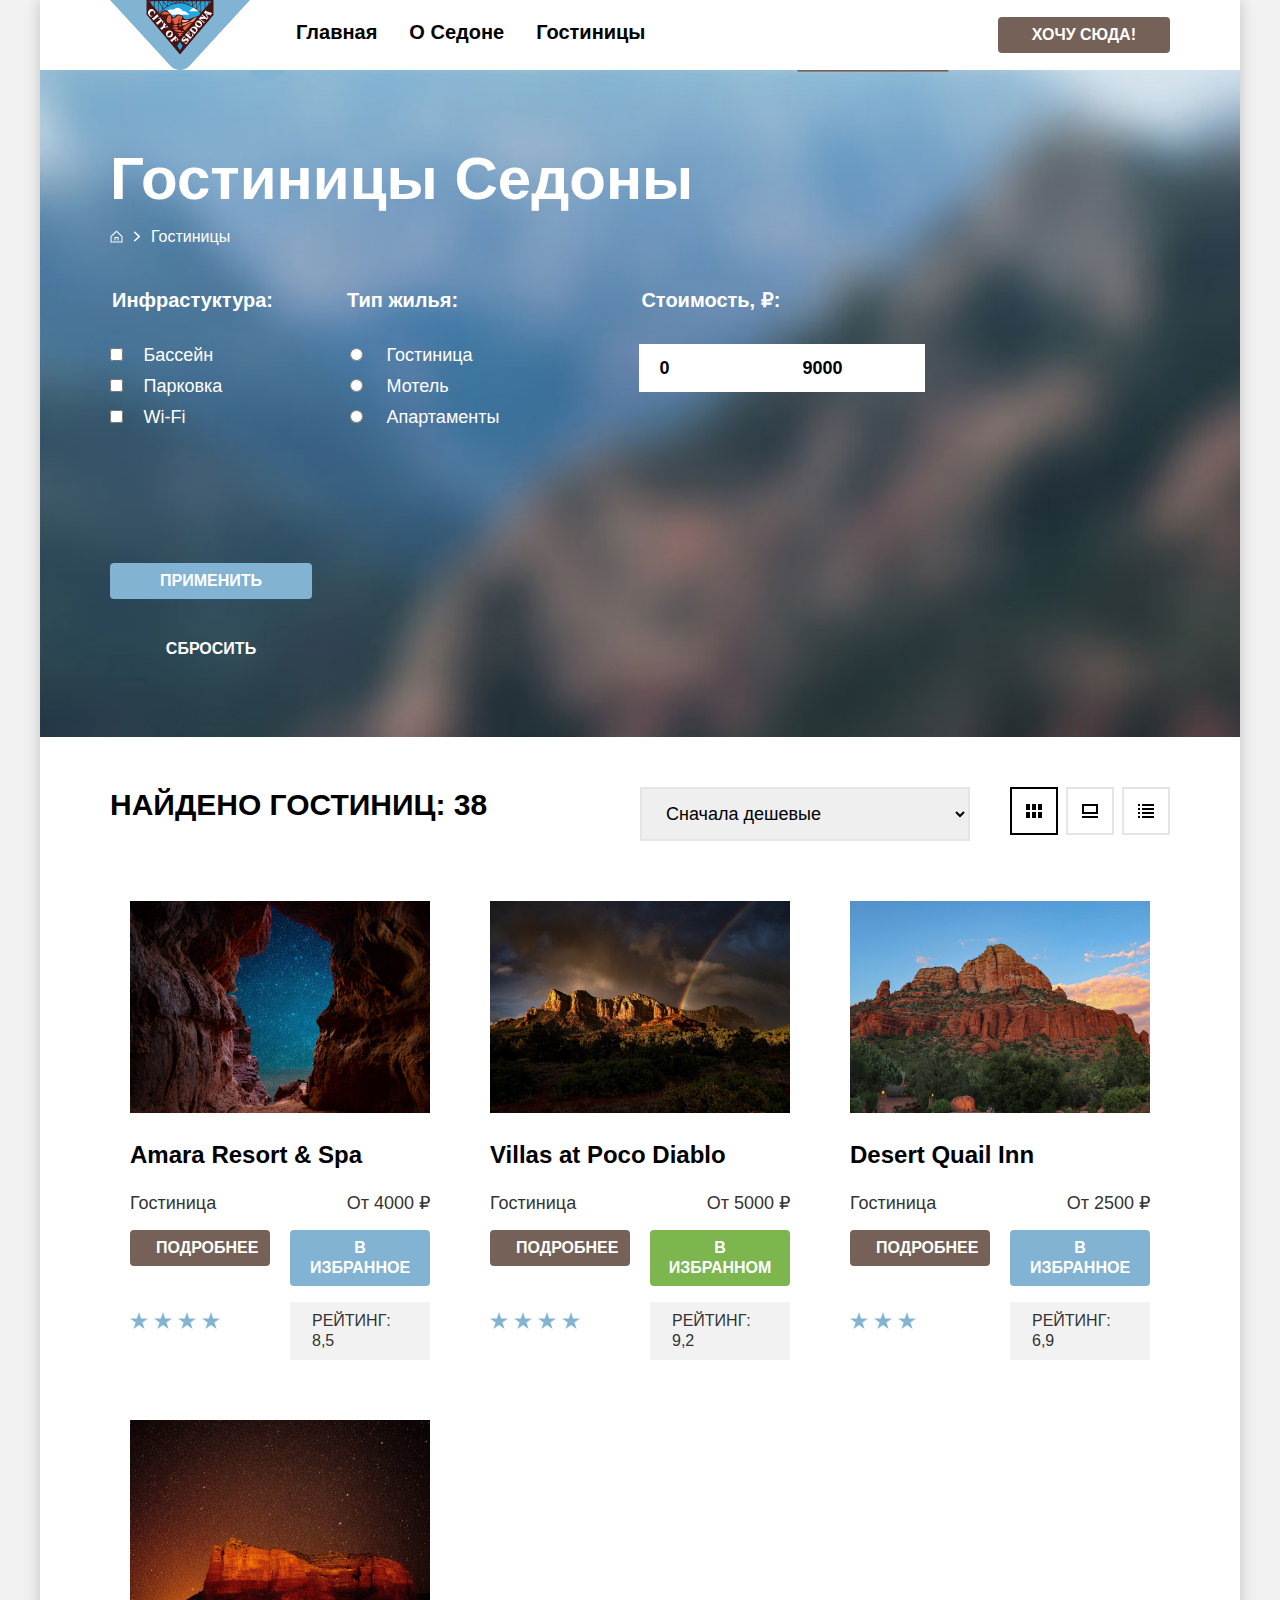
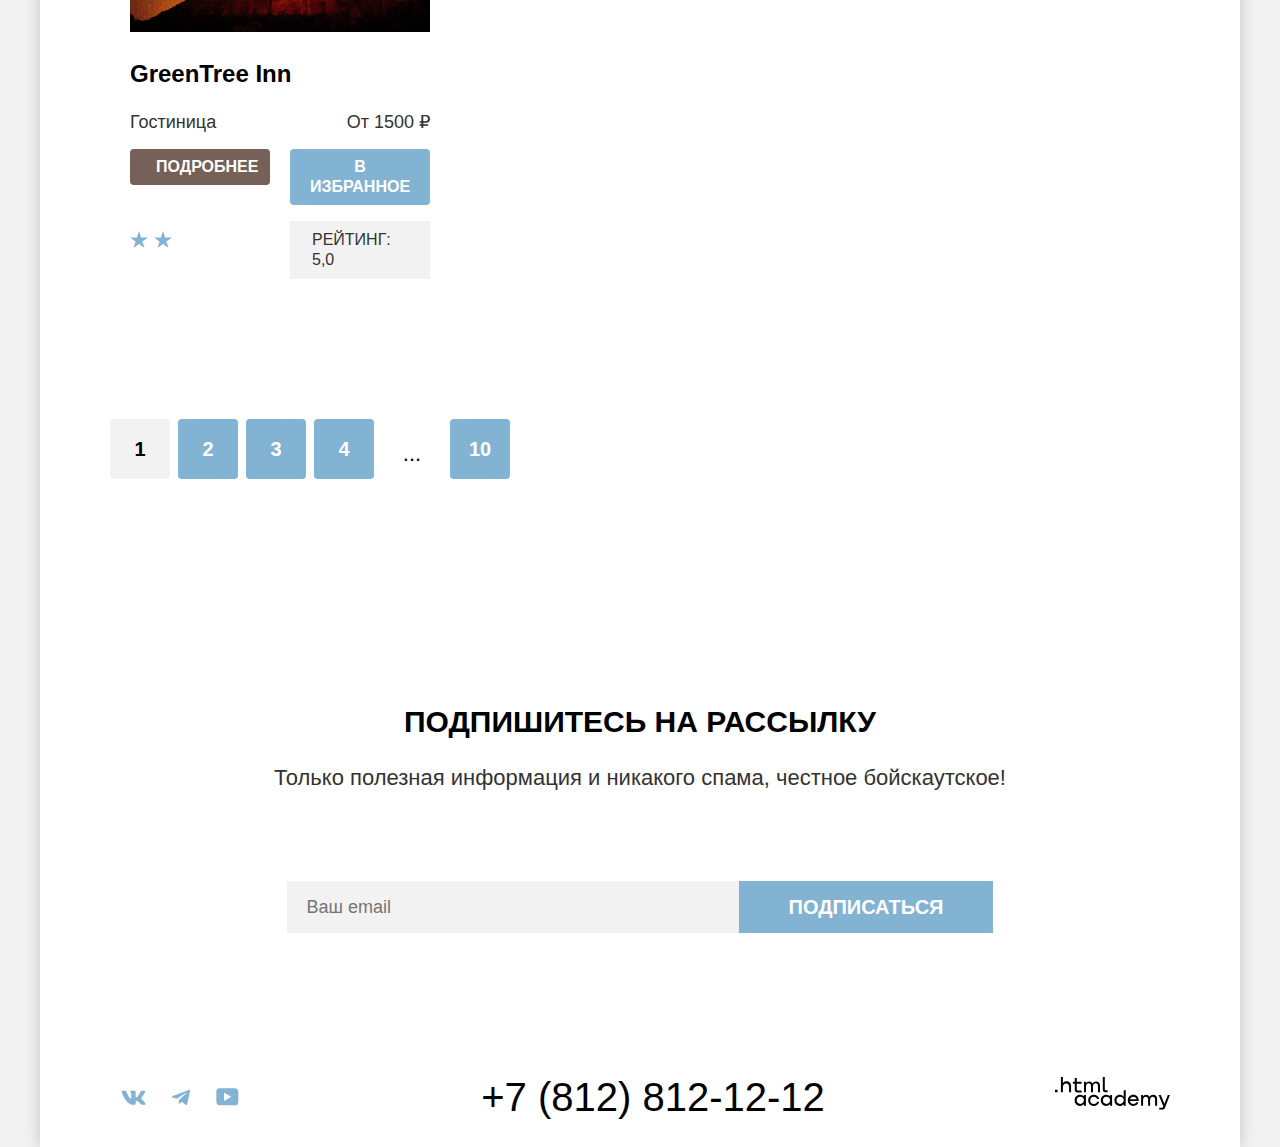
==== commit 8112b41d: "feat: add rating icons" ====
--- a/catalog.html
+++ b/catalog.html
@@ -138,7 +138,7 @@
                 <span class="catalog-card-price">От 4000 ₽</span>
                 <a class="button catalog-card-more-button">Подробнее</a>
                 <button class="button catalog-card-favorite-button">В избранное</button>
-                <p class="catalog-card-rating-icon"><span class="visually-hidden">4 звезды</span></p>
+                <p class="catalog-card-rating-icon catalog-card-rating-icon-four-stars"><span class="visually-hidden">4 звезды</span></p>
                 <p class="catalog-card-rating">Рейтинг: 8,5</p>
               </div>
             </div>
@@ -156,7 +156,7 @@
                 <a class="button catalog-card-more-button">Подробнее</a>
                 <button class="button catalog-card-favorite-button catalog-card-favorite-button-selected">В
                   избранном</button>
-                <p class="catalog-card-rating-icon"><span class="visually-hidden">4 звезды</span></p>
+                <p class="catalog-card-rating-icon catalog-card-rating-icon-four-stars"><span class="visually-hidden">4 звезды</span></p>
                 <p class="catalog-card-rating">Рейтинг: 9,2</p>
               </div>
             </div>
@@ -173,7 +173,7 @@
                 <span class="catalog-card-price">От 2500 ₽</span>
                 <a class="button catalog-card-more-button">Подробнее</a>
                 <button class="button catalog-card-favorite-button">В избранное</button>
-                <p class="catalog-card-rating-icon"><span class="visually-hidden">3 звезды</span></p>
+                <p class="catalog-card-rating-icon catalog-card-rating-icon-three-stars"><span class="visually-hidden">3 звезды</span></p>
                 <p class="catalog-card-rating">Рейтинг: 6,9</p>
               </div>
             </div>
@@ -191,7 +191,7 @@
                 <span class="catalog-card-price">От 1500 ₽</span>
                 <a class="button catalog-card-more-button">Подробнее</a>
                 <button class="button catalog-card-favorite-button">В избранное</button>
-                <p class="catalog-card-rating-icon"><span class="visually-hidden">2 звезды</span></p>
+                <p class="catalog-card-rating-icon catalog-card-rating-icon-two-stars"><span class="visually-hidden">2 звезды</span></p>
                 <p class="catalog-card-rating">Рейтинг: 5,0</p>
               </div>
             </div>
--- a/styles/styles.css
+++ b/styles/styles.css
@@ -33,6 +33,18 @@
   color: #000000;
 }
 
+.page-wrap {
+  display: flex;
+  flex-direction: column;
+  min-height: 100%;
+  flex-grow: 1;
+  width: 1200px;
+  background-color: #ffffff;
+  margin: 0 auto;
+  box-shadow: 0 0 15px 0 rgba(0, 0, 0, 0.2);
+  ;
+}
+
 .main {
   flex-grow: 1;
 }
@@ -49,20 +61,10 @@
   border-radius: 4px;
 }
 
-.page-wrap {
-  display: flex;
-  flex-direction: column;
-  min-height: 100%;
-  flex-grow: 1;
-  max-width: 1200px;
-  background-color: #ffffff;
-  margin: 0 auto;
-  box-shadow: 0 0 15px 0 #00000033;
-}
-
 .header {
   padding: 0 70px;
   display: flex;
+  gap: 30px;
 }
 
 .navigation {
@@ -73,7 +75,9 @@
   list-style: none;
   display: flex;
   flex-wrap: wrap;
-  padding: 0;
+  align-items: center;
+  padding: 0;
+  margin: 0;
 }
 
 .navigation-link {
@@ -83,20 +87,30 @@
   color: inherit;
   font-weight: 700;
   padding: 20px 16px;
+  display: block;
 }
 
 .header-logo-link {
-  padding: 0;
+  display: block;
+}
+
+.header-logo {
+  width: 140px;
+  height: 70px;
+  display: block;
 }
 
 .header-list {
   list-style: none;
   display: flex;
   flex-wrap: wrap;
-  padding: 0;
+  align-items: center;
+  padding: 0;
+  margin: 0;
 }
 
 .header-link {
+  display: block;
   text-decoration: none;
   color: inherit;
   font-size: 20px;
@@ -157,30 +171,30 @@
 .reasons-list {
   list-style: none;
   padding: 0;
+  margin: 0;
   display: grid;
+  grid-template-columns: repeat(3, 400px);
 }
 
 
 .reasons-item {
+  box-sizing: border-box;
+  padding: 112px 85px;
   max-width: 400px;
-  display: flex;
-  flex-direction: column;
-  /* grid-template-columns: repeat(3, 400px); */
-
 }
 
 .reasons-item-image {
-  display: grid;
+  /* display: grid;
   grid-template-columns: 400px 800px;
   grid-auto-flow: column;
   grid-template-areas: "title image"
-                 "description image";
+                 "description image"; */
+                 display: flex;
   grid-column: span 3;
 }
 
 .reasons-item-description {
-  margin: 30px 85px 102px;
-  grid-area: description;
+  margin: 30px 0 0 0;
 }
 
 .reasons-image {
@@ -199,9 +213,8 @@
   text-transform: uppercase;
   color: #000000;
   text-align: center;
-  grid-area: title;
-  margin: 112px 112px 30px;
   max-width: 230px;
+  margin: 0 0 30px 0;
 }
 
 .reasons-item:nth-child(2n-1) {
@@ -212,13 +225,14 @@
   background-color: #83b3d31f;
 }
 
-.reasons-item:nth-child(4n+1) {
+.reasons-item-image .reasons-item {
+  padding: 102px 85px;
   background-color: #82b3d3;
 }
 
-.reasons-item:nth-child(4n+1) .reasons-item-title {
+.reasons-item-image .reasons-item .reasons-item-title {
   color: #ffffff;
-  margin: 102px 112px 30px;
+  margin: 0 0 30px;
 }
 
 /* .reasons-item-title {
@@ -231,13 +245,10 @@
   color: #333333;
   text-align: center;
   max-width: 230px;
-  margin: 30px 85px 112px;
-}
-
-.reasons-item:nth-child(4n+1) .reasons-item-description {
+}
+
+.reasons-item-image .reasons-item .reasons-item-description {
   color: #ffffff;
-  margin: 30px 85px 102px;
-
 }
 
 .advices-content-title {
@@ -252,6 +263,8 @@
 .advices-list {
   list-style: none;
   display: flex;
+  margin: 0;
+  padding: 0;
 }
 
 .advices-item {
@@ -515,6 +528,7 @@
   display: grid;
   grid-template-columns: repeat(2, 140px);
   gap: 16px 20px;
+  align-items: start;
 }
 
 .catalog-card-title {
@@ -539,7 +553,12 @@
   background-color: #756157;
 }
 
+.catalog-card-favorite-button {
+  padding: 8px 20px;
+}
+
 .catalog-card-favorite-button-selected {
+  padding: 8px 18px;
   background-color: #7db54f;
 }
 
@@ -553,6 +572,30 @@
   margin: 0;
 }
 
+.catalog-card-rating-icon {
+  height: 17px;
+  margin: 0;
+  padding: 10px 0;
+}
+
+.catalog-card-rating-icon-two-stars {
+  background-image: url("../images/catalog-card-rating-icon.svg"), url("../images/catalog-card-rating-icon.svg");
+  background-repeat: no-repeat;
+  background-position: 0 50%, 24px 50%;
+}
+
+.catalog-card-rating-icon-three-stars {
+  background-image: url("../images/catalog-card-rating-icon.svg"), url("../images/catalog-card-rating-icon.svg"), url("../images/catalog-card-rating-icon.svg");
+  background-repeat: no-repeat;
+  background-position: 0 50%, 24px 50%, 48px 50%;
+}
+
+.catalog-card-rating-icon-four-stars {
+  background-image: url("../images/catalog-card-rating-icon.svg"), url("../images/catalog-card-rating-icon.svg"), url("../images/catalog-card-rating-icon.svg"), url("../images/catalog-card-rating-icon.svg");
+  background-repeat: no-repeat;
+  background-position: 0 50%, 24px 50%, 48px 50%, 72px 50%;
+}
+
 .pagination {
   padding: 40px 70px 60px;
 }
@@ -704,9 +747,9 @@
 }
 
 .footer-copyright-logo {
-  /* background-image: url(../images/footer-copyright-logo.svg);
+  background: url(../images/footer-copyright-logo.svg) no-repeat center center;
   width: 115px;
-  height: 33px; */
+  height: 33px;
 }
 
 .visually-hidden {
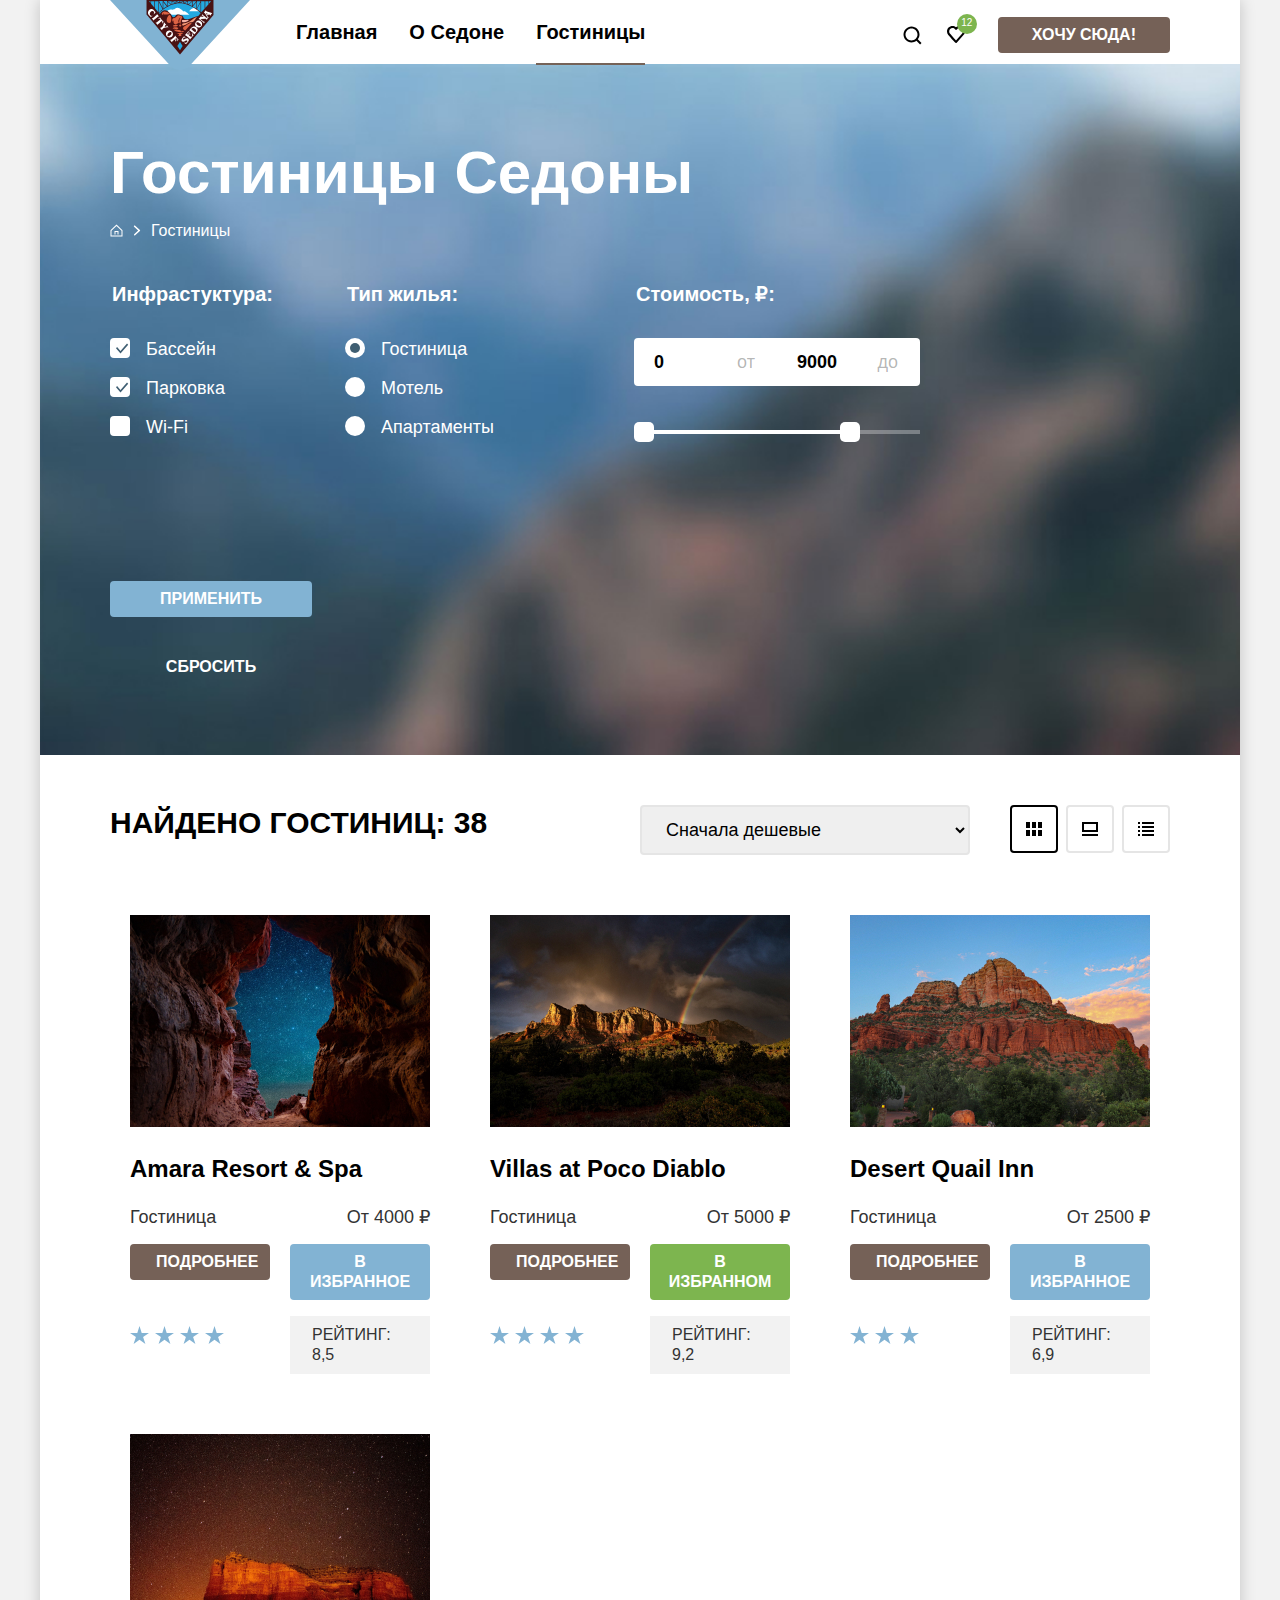
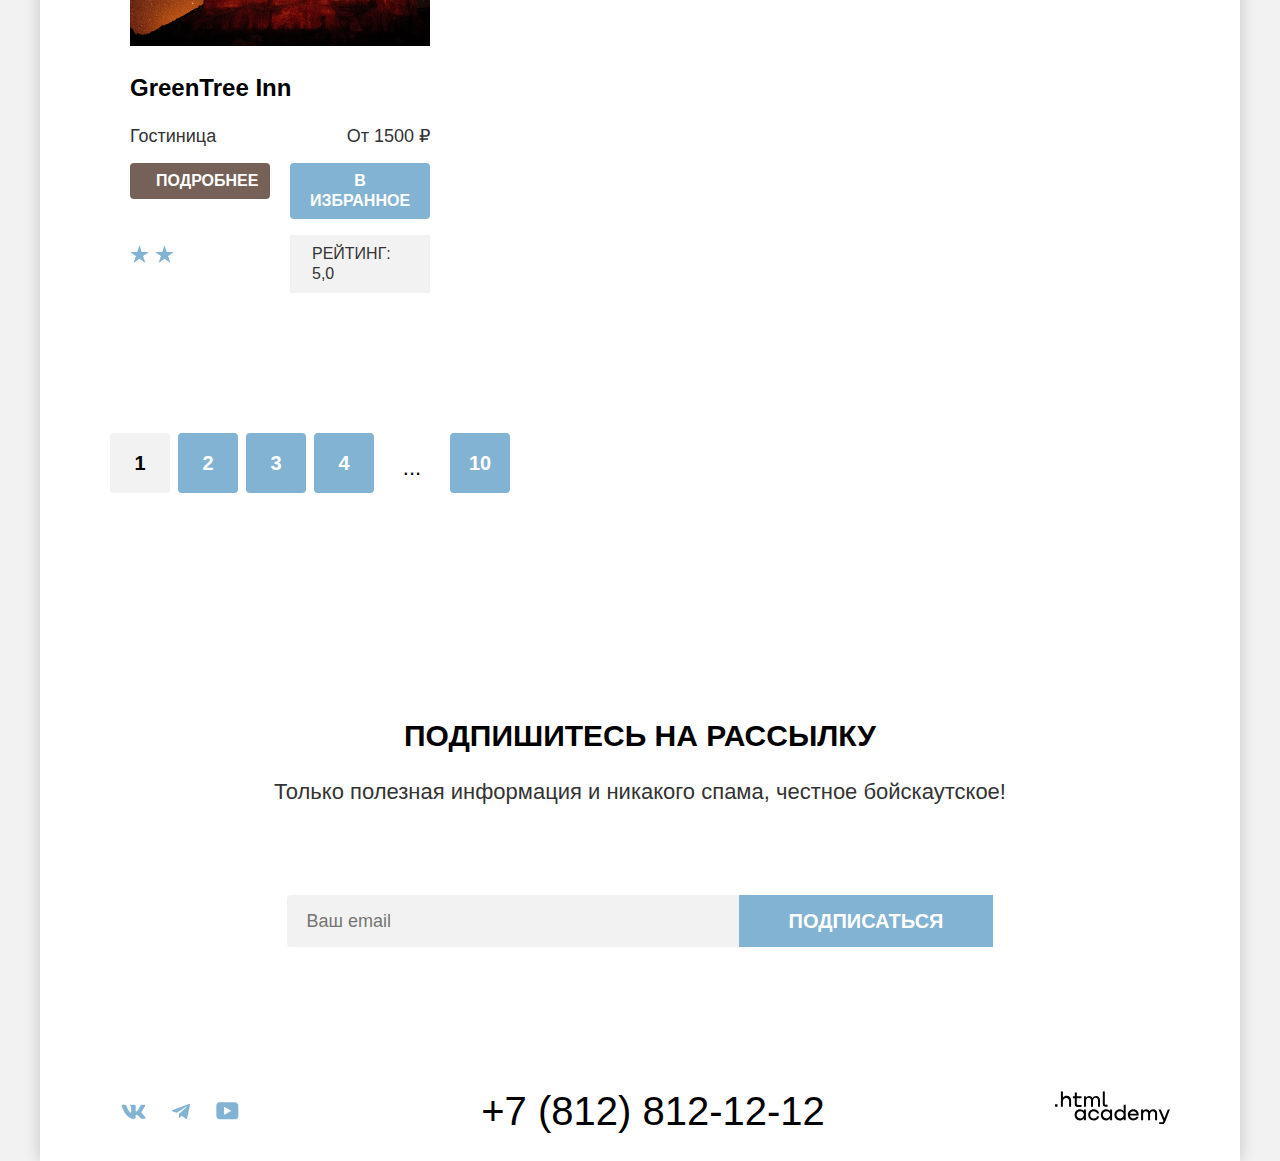
==== commit 73741ca1: "feat: add modal" ====
--- a/catalog.html
+++ b/catalog.html
@@ -27,14 +27,15 @@
         </nav>
         <ul class="header-list">
           <li class="header-search-icon">
-            <a class="header-link" href="#">
+            <a class="header-link header-search-link" href="#">
               <span class="visually-hidden">Поиск</span>
             </a>
           </li>
           <li class="header-favorite-icon">
-            <a class="header-link" href="#">
-              <span class="visually-hidden">Избранное 12</span>
-            </a>
+            <a class="header-link header-favorite-link" href="#">
+              <span class="visually-hidden">Избранное</span>
+            </a>
+            <span class="header-favorite-counter">12</span>
           </li>
           <li class="header-booking-button">
             <a class="button header-button" href="#">Хочу сюда!</a>
@@ -60,42 +61,48 @@
           <form class="hotels-form" action="https://echo.htmlacademy.ru/" method="get">
             <fieldset class="hotels-form-set hotels-form-infrastructure">
               <legend class="hotels-form-caption">Инфрастуктура:</legend>
-              <p class="hotels-input">
-                <input class="hotels-form-input" type="checkbox" name="hotels-input-pool" id="hotels-input-pool">
-                <label class="hotels-label" for="hotels-input-pool">Бассейн</label>
-              </p>
-              <p class="hotels-input">
-                <input class="hotels-form-input" type="checkbox" name="hotels-input-parking" id="hotels-input-parking">
-                <label class="hotels-label" for="hotels-input-parking">Парковка</label>
-              </p>
-              <p class="hotels-input">
-                <input class="hotels-form-input" type="checkbox" name="hotels-input-wifi" id="hotels-input-wifi">
-                <label class="hotels-label" for="hotels-input-wifi">Wi-Fi</label>
-              </p>
+                <label class="hotels-label" for="hotels-input-pool">
+                <input class="hotels-input-checkbox" type="checkbox" name="hotels-input-pool" id="hotels-input-pool" checked>
+                Бассейн
+                </label>
+                <label class="hotels-label" for="hotels-input-parking">
+                <input class="hotels-input-checkbox" type="checkbox" name="hotels-input-parking" id="hotels-input-parking" checked>
+                Парковка</label>
+                <label class="hotels-label" for="hotels-input-wifi">
+                <input class="hotels-input-checkbox" type="checkbox" name="hotels-input-wifi" id="hotels-input-wifi">
+                Wi-Fi</label>
             </fieldset>
             <fieldset class="hotels-form-set hotels-form-housing">
               <legend class="hotels-form-caption">Тип жилья:</legend>
-              <p class="hotels-input">
-                <input type="radio" name="housing" value="hotel" id="hotels-input-hotel">
-                <label class="hotels-label" for="hotels-input-hotel">Гостиница</label>
-              </p>
-              <p class="hotels-input">
-                <input type="radio" name="housing" value="motel" id="hotels-input-motel">
-                <label class="hotels-label" for="hotels-input-motel">Мотель</label>
-              </p>
-              <p class="hotels-input">
-                <input type="radio" name="housing" value="apartment" id="hotels-input-apartment">
-                <label class="hotels-label" for="hotels-input-apartment">Апартаменты</label>
-              </p>
+                <label class="hotels-label" for="hotels-input-hotel">
+                <input class="hotels-input-radio" type="radio" name="housing" value="hotel" id="hotels-input-hotel" checked>
+                Гостиница</label>
+                <label class="hotels-label" for="hotels-input-motel">
+                <input class="hotels-input-radio" type="radio" name="housing" value="motel" id="hotels-input-motel">
+                Мотель</label>
+                <label class="hotels-label" for="hotels-input-apartment">
+                <input class="hotels-input-radio" type="radio" name="housing" value="apartment" id="hotels-input-apartment">
+                Апартаменты</label>
             </fieldset>
             <fieldset class="hotels-form-set hotels-form-cost">
               <legend class="hotels-form-caption">Стоимость, &#8381;:</legend>
               <p class="hotels-input-set">
                 <input class="hotels-form-input-cost" type="number" name="minimum-cost" value="0"
-                  id="hotels-input-minimum-cost" placeholder="от">
+                  id="hotels-input-minimum-cost">
+                  <label class="hotels-input-cost-description hotels-input-cost-from" for="hotels-input-minimum-cost">от</label>
                 <input class="hotels-form-input-cost" type="number" name="maximum-cost" value="9000"
-                  id="hotels-input-maximum-cost" placeholder="до">
+                  id="hotels-input-maximum-cost">
+                  <label class="hotels-input-cost-description hotels-input-cost-to" for="hotels-input-maximum-cost">до</label>
               </p>
+              <div class="hotels-range">
+                <div class="hotels-range-scale">
+                  <div class="hotels-range-bar" style="left: 0; width: 226px;">
+                    <button class="hotels-range-toggle hotels-range-toggle-min" type="button"></button>
+                    <button class="hotels-range-toggle hotels-range-toggle-max" type="button"></button>
+                  </div>
+                </div>
+              </div>
+
             </fieldset>
             <div class="hotels-button-set">
               <button class="button hotels-form-button" type="submit">Применить</button>
@@ -234,22 +241,26 @@
         </section>
       </main>
       <footer class="footer">
-        <ul class="footer-social">
-          <li class="footer-social-link footer-social-vk">
-            <a class="visually-hidden footer-social-link">ВКонтакте</a>
-          </li>
-          <li class="footer-social-link footer-social-tg">
-            <a class="visually-hidden footer-social-link">Телеграм</a>
-          </li>
-          <li class="footer-social-link footer-social-youtube">
-            <a class="visually-hidden footer-link footer-social-link">YouTube</a>
+        <ul class="footer-social-list">
+          <li class="footer-social-item">
+            <a class="footer-social-link footer-social-vk">
+              <span class="visually-hidden">ВКонтакте</span></a>
+          </li>
+          <li class="footer-social-item">
+            <a class="footer-social-link footer-social-tg">
+              <span class="visually-hidden">Телеграм</span>
+              </a>
+          </li>
+          <li class="footer-social-item">
+            <a class="footer-social-link footer-social-youtube">
+              <span class="visually-hidden">YouTube</span>
+              </a>
           </li>
         </ul>
         <a class="footer-link footer-contact-phone" href="tel:+78128121212">+7 (812) 812-12-12</a>
-        <div class="footer-copyright-logo">
-          <a class="footer-link footer-copyright-link visually-hidden" href="https://htmlacademy.ru/study">Логотип
-            htmlacademy</a>
-        </div>
+        <a class="footer-link footer-copyright-link" href="https://htmlacademy.ru/study">
+          <span class="visually-hidden">Логотип
+            htmlacademy</span></a>
       </footer>
     </div>
   </body>
--- a/styles/styles.css
+++ b/styles/styles.css
@@ -59,15 +59,27 @@
   background-color: #82b3d3;
   border: none;
   border-radius: 4px;
+  cursor: pointer;
+  transition: background-color 250ms ease-in-out, color 250ms ease-in-out;
+}
+
+.button:disabled {
+  background-color: #E5E5E5;
+}
+
+.button:active {
+  color: rgba(255, 255, 255, 0.3);
 }
 
 .header {
+  max-width: 1200px;
   padding: 0 70px;
   display: flex;
   gap: 30px;
 }
 
 .navigation {
+  max-width: 624px;
   margin-right: auto;
 }
 
@@ -88,10 +100,43 @@
   font-weight: 700;
   padding: 20px 16px;
   display: block;
+  position: relative;
+}
+
+.navigation-link:hover {
+  opacity: .6;
+}
+
+.navigation-link:focus-visible {
+  opacity: .6;
+}
+
+.navigation-link-active::after {
+  position: absolute;
+  content: "";
+  background-color: #756257;
+  display: block;
+  height: 2px;
+  right: 16px;
+  bottom: -1px;
+  left: 16px;
 }
 
 .header-logo-link {
-  display: block;
+  z-index: 1;
+  display: block;
+}
+
+.header-logo-link:hover {
+  opacity: .6;
+}
+
+.header-logo-link:focus-visible {
+  opacity: .6;
+}
+
+.header-logo-link:active {
+  opacity: .3;
 }
 
 .header-logo {
@@ -119,11 +164,57 @@
   padding: 22px 12px;
 }
 
+.header-link:hover {
+  opacity: .6;
+}
+
+.header-link:focus-visible {
+  opacity: .6;
+}
+
+
+.header-search-icon {
+  display: flex;
+  flex-direction: column-reverse;
+}
+
+.header-search-link {
+  background: url(../images/header-search-icon.svg) no-repeat center center;
+}
+
+.header-favorite-link {
+  margin-top: -22px;
+  background: url(../images/header-favorite-icon.svg) no-repeat center center;
+}
+
+.header-favorite-counter {
+  z-index: 1;
+  font-size: 10px;
+  line-height: 18px;
+  color: #ffffff;
+  background: #7DB54F;
+  border-radius: 10px;
+  width: 20px;
+  height: 20px;
+  display: block;
+  text-align: center;
+  margin-left: 23px;
+}
+
 .header-button {
   padding: 8px 34px;
   background-color: #756157;
   text-decoration: none;
   display: block;
+  margin-left: 20px;
+}
+
+.header-button:hover {
+  background-color: #615048;
+}
+
+.header-button:focus-visible {
+  background-color: #615048;
 }
 
 .header-search-icon {
@@ -131,15 +222,18 @@
 }
 
 .header-favorite-icon {
+  display: flex;
+  flex-direction: column-reverse;
   width: 44px;
 }
 
 .welcome {
-  background-image: url(../images/welcome-background-border.svg), url(../images/welcome-background.jpg);
+  background-image: url("../images/welcome-background-border.svg"), url("../images/welcome-background.jpg");
   background-repeat: no-repeat;
   background-color: #787276;
   background-position: right bottom -1px, left top;
   background-size: 100%, cover;
+  margin-top: -6px;
 }
 
 .welcome-banner {
@@ -158,7 +252,6 @@
   text-transform: uppercase;
   margin: 69px auto 25px;
   max-width: 620px;
-
 }
 
 .welcome-content-description {
@@ -176,7 +269,6 @@
   grid-template-columns: repeat(3, 400px);
 }
 
-
 .reasons-item {
   box-sizing: border-box;
   padding: 112px 85px;
@@ -184,27 +276,12 @@
 }
 
 .reasons-item-image {
-  /* display: grid;
-  grid-template-columns: 400px 800px;
-  grid-auto-flow: column;
-  grid-template-areas: "title image"
-                 "description image"; */
-                 display: flex;
+  display: flex;
   grid-column: span 3;
-}
-
-.reasons-item-description {
-  margin: 30px 0 0 0;
 }
 
 .reasons-image {
   grid-area: image;
-}
-
-.reasons-image {
-  /* display: block;
-  grid-column: span 2; */
-
 }
 
 .reasons-item-title {
@@ -214,7 +291,16 @@
   color: #000000;
   text-align: center;
   max-width: 230px;
-  margin: 0 0 30px 0;
+  margin: 0;
+}
+
+.reasons-item-title::after {
+  content: "";
+  display: block;
+  width: 60px;
+  height: 2px;
+  background-color: rgba(0, 0, 0, 0.3);
+  margin: 30px auto;
 }
 
 .reasons-item:nth-child(2n-1) {
@@ -232,12 +318,12 @@
 
 .reasons-item-image .reasons-item .reasons-item-title {
   color: #ffffff;
-  margin: 0 0 30px;
-}
-
-/* .reasons-item-title {
-  margin: 30px auto;
-} */
+  margin: 0;
+}
+
+.reasons-item-image .reasons-item .reasons-item-title::after {
+  background-color: rgba(255, 255, 255, 0.3);
+}
 
 .reasons-item-description {
   font-size: 18px;
@@ -245,6 +331,7 @@
   color: #333333;
   text-align: center;
   max-width: 230px;
+  margin: 0;
 }
 
 .reasons-item-image .reasons-item .reasons-item-description {
@@ -253,6 +340,10 @@
 
 .advices-content-title {
   max-width: 505px;
+}
+
+.advices-item-title.reasons-item-title::after {
+  display: none;
 }
 
 .advices-content-description {
@@ -282,26 +373,37 @@
   margin: 0 auto;
 }
 
-.advices-logo-housing {
-  background: url(../images/advices-home-icon.svg) no-repeat;
-}
-
-.advices-logo-meal {
-  background: url(../images/advices-meal-icon.svg) no-repeat;
-}
-
-.advices-logo-souvenirs {
-  background: url(../images/advices-souvenirs-icon.svg) no-repeat;
-}
-
 .advices-item-title {
-  margin: 30px auto;
+  margin: 0 auto 30px;
   color: #000000;
 }
 
 .advices-item-description {
   margin: 0 auto;
   color: #333333;
+}
+
+.advices-item-title::before {
+  content: "";
+  display: block;
+  width: 75px;
+  height: 75px;
+  margin: 0 auto 30px;
+  background-size: contain;
+  background-position: center;
+  background-repeat: no-repeat;
+}
+
+.advices-item-title-housing::before {
+  background-image: url("../images/advices-home-icon.svg");
+}
+
+.advices-item-title-meal::before {
+  background-image: url("../images/advices-meal-icon.svg");
+}
+
+.advices-item-title-souvenirs::before {
+  background-image: url("../images/advices-souvenirs-icon.svg");
 }
 
 .search {
@@ -328,12 +430,23 @@
   line-height: 36px;
 }
 
+.search-link:hover {
+  background-color: #615048;
+  opacity: 1;
+}
+
+.search-link:focus-visible {
+  background-color: #615048;
+  opacity: 1;
+}
+
 .hotels {
-  background: url(../images/hotels-background.jpg) no-repeat;
+  background: url("../images/hotels-background.jpg") no-repeat;
   background-color: #787276;
   background-size: cover;
   color: #ffffff;
   padding: 70px;
+  margin-top: -6px;
 }
 
 .hotels-title {
@@ -352,21 +465,29 @@
   align-items: center;
 }
 
-.hotels-breadcrumbs-home-icon {
+.hotels-breadcrumbs-link {
+  display: block;
+  text-decoration: none;
+  color: inherit;
+}
+
+.hotels-breadcrumbs-link:hover {
+  opacity: .6;
+}
+
+.hotels-breadcrumbs-link:focus-visible {
+  opacity: .6;
+}
+
+.hotels-breadcrumbs-link:not([href="#"]) {
   padding: 7px 0;
   width: 13px;
-  background: url(../images/breadcrumbs-home-icon.svg) no-repeat;
-}
-
-.hotels-breadcrumbs-link {
-  display: block;
-  text-decoration: none;
-  color: inherit;
+  background: url("../images/breadcrumbs-home-icon.svg") no-repeat;
 }
 
 .hotels-breadcrumbs-arrow {
-  background: url(../images/breadcrumbs-arrow.svg) no-repeat;
-  padding:11px 0;
+  background: url("../images/breadcrumbs-arrow.svg") no-repeat;
+  padding: 11px 0;
   width: 8px;
 }
 
@@ -374,26 +495,20 @@
   display: flex;
   flex-wrap: wrap;
   gap: 70px;
+  max-width: 1060px;
 }
 
 .hotels-form-set {
   margin: 0;
   border: none;
   padding: 0;
-}
-
-.hotels-input {
-  margin: 0 0 8px;
+  max-width: 220px;
 }
 
 .hotels-input-set {
   display: flex;
   margin: 0;
-}
-
-.hotels-form-housing {
-  /* display: flex;
-  flex-direction: column; */
+  position: relative;
 }
 
 .hotels-form-caption {
@@ -403,12 +518,80 @@
   margin: 0 0 32px;
 }
 
+.hotels-input-checkbox {
+  appearance: none;
+  width: 20px;
+  height: 20px;
+  border-radius: 4px;
+  background-color: #ffffff;
+  margin: 0 16px 0 0;
+  cursor: pointer;
+}
+
+.hotels-label:has(.hotels-input-checkbox:hover) {
+  opacity: .6;
+}
+
+.hotels-label:has(.hotels-input-checkbox:active) {
+  opacity: .3;
+}
+
+.hotels-input-checkbox:focus-visible {
+  outline: solid 3px #82B3D3;
+}
+
+.hotels-input-checkbox::after {
+  display: block;
+  content: "";
+  background-position: center center;
+  background-repeat: no-repeat;
+  width: 24px;
+  height: 20px;
+}
+
+.hotels-input-checkbox:checked.hotels-input-checkbox::after {
+  background-image: url(../images/hotels-form-control-mark.svg);
+}
+
 .hotels-form-cost {
   padding: 0 0 0 70px;
 }
 
-.hotels-form-input {
-  margin: 0;
+.hotels-input-radio {
+  appearance: none;
+  display: flex;
+  align-items: center;
+  justify-content: center;
+  width: 20px;
+  height: 20px;
+  margin: 0 16px 0 0;
+  border-radius: 50%;
+  background-color: #ffffff;
+  cursor: pointer;
+}
+
+.hotels-label:has(.hotels-input-radio:hover) {
+  opacity: .6;
+}
+
+.hotels-label:has(.hotels-input-radio:active) {
+  opacity: .3;
+}
+
+.hotels-input-radio:focus-visible {
+  outline: solid 2px #83B3D3;
+}
+
+.hotels-input-radio::after {
+  width: 10px;
+  height: 10px;
+  border-radius: 50%;
+  content: "";
+  display: block;
+}
+
+.hotels-input-radio:checked.hotels-input-radio::after {
+  background-color: #3F5E72;
 }
 
 .hotels-form-input-cost {
@@ -420,19 +603,92 @@
   padding: 12px 20px;
   box-sizing: border-box;
   border: none;
-}
-
-.hotels-form-input::placeholder {
-  text-align: end;
+  appearance: none;
+  border-radius: 4px 0 0 4px;
+}
+
+.hotels-form-input-cost:last-of-type {
+  border-radius: 0 4px 4px 0;
+}
+
+.hotels-form-input-cost:hover {
+  background-color: #E6E6E6;
+}
+
+.hotels-form-input-cost:focus-visible {
+  outline: solid 3px #83B3D3;
+}
+
+.hotels-input-cost-description {
+  color: rgba(0, 0, 0, 0.3);
+  position: absolute;
+  top: 12px;
+  font-size: 18px;
+  line-height: 24px;
+}
+
+.hotels-input-cost-from {
+  right: 165px;
+}
+
+.hotels-input-cost-to {
+  right: 22px;
+}
+
+.hotels-range-scale {
+  position: relative;
+  height: 4px;
+  background-color: rgba(255, 255, 255, 0.3);
+  margin-top: 44px;
+}
+
+.hotels-range-bar {
+  position: absolute;
+  height: 4px;
+  background-color: #ffffff;
+}
+
+.hotels-range-toggle {
+  position: absolute;
+  width: 20px;
+  height: 20px;
+  background-color: #ffffff;
+  border: none;
+  border-radius: 5px;
+  cursor: pointer;
+}
+
+.hotels-range-toggle:hover {
+  box-shadow: 0 4px 10px 0 rgba(0, 0, 0, 0.25);
+}
+
+.hotels-range-toggle:focus-visible {
+  outline: solid 3px #83B3D3;
+}
+
+.hotels-range-toggle:active {
+  outline: solid 2px #83B3D3;
+}
+
+.hotels-range-toggle-min {
+  top: -8px;
+  left: 0;
+}
+
+.hotels-range-toggle-max {
+  top: -8px;
+  right: 0;
 }
 
 .hotels-label {
   font-size: 18px;
   line-height: 23px;
-  margin: 0 0 16px 16px;
-}
-
-.hotels-button-set{
+  margin: 0 0 16px 0;
+  display: flex;
+  flex-wrap: wrap;
+}
+
+.hotels-button-set {
   display: flex;
   flex-direction: column;
   gap: 32px;
@@ -443,11 +699,27 @@
   padding: 8px 50px;
 }
 
+.hotels-form-button:not(:disabled):hover {
+  background-color: #68A2CA;
+}
+
+.hotels-form-button:focus-visible {
+  background-color: #68A2CA;
+}
+
 .hotels-form-reset-button {
   background-color: transparent;
   padding: 8px 50px;
 }
 
+.hotels-form-reset-button:not(:disabled):hover {
+  opacity: .6;
+}
+
+.hotels-form-reset-button:focus-visible {
+  outline: solid 3px #82B3D3;
+}
+
 .catalog {
   background-color: #ffffff;
 }
@@ -457,7 +729,7 @@
   margin: 50px 70px 40px;
 }
 
-.catalog-grid{
+.catalog-grid {
   margin: 40px 70px 80px;
   display: grid;
   grid-template-columns: repeat(3, 340px);
@@ -484,7 +756,17 @@
   line-height: 21px;
   margin: 0 40px 0 0;
   border: solid 2px #e5e5e5;
-  padding: 14px 131px 14px 20px;
+  padding: 12px 131px 12px 20px;
+  border-radius: 4px;
+}
+
+.catalog-filter:hover {
+  border: solid 2px #68A2CA;
+}
+
+.catalog-filter:focus-visible {
+  outline: solid 2px #68A2CA;
+  border: none;
 }
 
 .catalog-view-button:last-child {
@@ -500,6 +782,16 @@
   height: 48px;
   padding: 16px;
   margin-right: 8px;
+  border-radius: 4px;
+}
+
+.catalog-view-button:hover {
+  border: solid 2px #000000;
+}
+
+.catalog-view-button:focus-visible {
+  outline: solid 2px #68A2CA;
+  border: none;
 }
 
 .catalog-view-button-selected {
@@ -509,15 +801,15 @@
 }
 
 .catalog-view-button-normal {
-  background: url(../images/catalog-view-button-normal.svg) no-repeat center center;
+  background: url("../images/catalog-view-button-normal.svg") no-repeat center center;
 }
 
 .catalog-view-button-one {
-  background: url(../images/catalog-view-button-one.svg) no-repeat center center;
+  background: url("../images/catalog-view-button-one.svg") no-repeat center center;
 }
 
 .catalog-view-button-list {
-  background: url(../images/catalog-view-button-list.svg) no-repeat center center;
+  background: url("../images/catalog-view-button-list.svg") no-repeat center center;
 }
 
 .catalog-card {
@@ -531,6 +823,15 @@
   align-items: start;
 }
 
+.catalog-card-link {
+  display: block;
+  cursor: pointer;
+}
+
+.catalog-card-link:hover {
+  opacity: .6;
+}
+
 .catalog-card-title {
   font-size: 24px;
   line-height: 28px;
@@ -553,13 +854,25 @@
   background-color: #756157;
 }
 
+.catalog-card-more-button:hover {
+  background-color: #615048;
+}
+
 .catalog-card-favorite-button {
   padding: 8px 20px;
+}
+
+.catalog-card-favorite-button:hover {
+  background-color: #68A2CA;
 }
 
 .catalog-card-favorite-button-selected {
   padding: 8px 18px;
   background-color: #7db54f;
+}
+
+.catalog-card-favorite-button-selected:hover {
+  background-color: #6C9E42;
 }
 
 .catalog-card-rating {
@@ -576,24 +889,23 @@
   height: 17px;
   margin: 0;
   padding: 10px 0;
+  background-image: url("../images/catalog-card-rating-icon.svg");
+  background-repeat: space no-repeat;
+  font-size: 19px;
+  background-size: 1em auto;
+  background-position: 0 50%;
 }
 
 .catalog-card-rating-icon-two-stars {
-  background-image: url("../images/catalog-card-rating-icon.svg"), url("../images/catalog-card-rating-icon.svg");
-  background-repeat: no-repeat;
-  background-position: 0 50%, 24px 50%;
+  width: calc(2em + 6px);
 }
 
 .catalog-card-rating-icon-three-stars {
-  background-image: url("../images/catalog-card-rating-icon.svg"), url("../images/catalog-card-rating-icon.svg"), url("../images/catalog-card-rating-icon.svg");
-  background-repeat: no-repeat;
-  background-position: 0 50%, 24px 50%, 48px 50%;
+  width: calc(3em + 12px);
 }
 
 .catalog-card-rating-icon-four-stars {
-  background-image: url("../images/catalog-card-rating-icon.svg"), url("../images/catalog-card-rating-icon.svg"), url("../images/catalog-card-rating-icon.svg"), url("../images/catalog-card-rating-icon.svg");
-  background-repeat: no-repeat;
-  background-position: 0 50%, 24px 50%, 48px 50%, 72px 50%;
+  width: calc(4em + 18px);
 }
 
 .pagination {
@@ -613,12 +925,6 @@
   text-align: center;
   min-width: 60px;
   max-height: 60px;
-  background-color: #82b3d3;
-  border-radius: 4px;
-}
-
-.pagination-item-current {
-  background-color: #f2f2f2;
 }
 
 .pagination-item-ellipsis {
@@ -633,22 +939,36 @@
 .pagination-link {
   box-sizing: border-box;
   display: block;
-  padding: 12px 0;
+  padding: 12px 12px;
   color: #ffffff;
   font-size: 20px;
   line-height: 36px;
   font-weight: 700;
   text-decoration: none;
+  background-color: #82b3d3;
+  border-radius: 4px;
+}
+
+.pagination-link:hover {
+  background-color: #68A2CA;
+  outline: solid #82B3D3 1px;
 }
 
 .pagination-link-current {
+  background-color: #f2f2f2;
   color: #000000;
+}
+
+.pagination-link-current:hover {
+  background-color: #f2f2f2;
+  cursor: auto;
+  outline: none;
 }
 
 .subscribe {
   padding: 96px 0 104px;
   background-color: #787276;
-  background-image: url(../images/subscribe-background.png);
+  background-image: url("../images/subscribe-background.png");
   color: #ffffff;
   text-align: center;
 }
@@ -674,6 +994,16 @@
   height: 52px;
   padding: 14px 20px;
   box-sizing: border-box;
+  border-radius: 4px 0 0 4px;
+}
+
+.subscribe-input:hover {
+  background-color: #E6E6E6;
+}
+
+.subscribe-input:focus-visible {
+  background-color: #E6E6E6;
+  outline: solid 3px #83B3D3;
 }
 
 .subscribe-button {
@@ -684,6 +1014,14 @@
   border-radius: 0;
 }
 
+.subscribe-button:not(:disabled):hover {
+  background-color: #68A2CA;
+}
+
+.subscribe-button:not(:disabled):focus-visible {
+  background-color: #68A2CA;
+}
+
 .subscribe-input {
   font-family: inherit;
   font-size: 18px;
@@ -707,7 +1045,7 @@
   padding: 40px 70px 30px;
 }
 
-.footer-social {
+.footer-social-list {
   list-style: none;
   font-weight: 700;
   display: flex;
@@ -716,25 +1054,46 @@
 }
 
 .footer-social-link {
+  cursor: pointer;
   width: 47px;
   height: 40px;
 }
 
-.footer-social-vk {
-  background: url(../images/footer-social-vk.svg) no-repeat center center;
-}
-
-.footer-social-tg {
-  background: url(../images/footer-social-tg.svg) no-repeat center center;
-}
-
-.footer-social-youtube {
-  background: url(../images/footer-social-youtube.svg) no-repeat center center;
+.footer-social-link::before {
+  content: "";
+  display: block;
+  width: 47px;
+  height: 40px;
+  mask-repeat: no-repeat;
+  mask-position: center center;
+  background-color: #83B3D3;
+}
+
+.footer-social-vk::before {
+  mask-image: url(../images/footer-social-vk.svg);
+}
+
+.footer-social-tg::before {
+  mask-image: url(../images/footer-social-tg.svg);
+}
+
+.footer-social-youtube::before {
+  mask-image: url(../images/footer-social-youtube.svg);
+}
+
+.footer-social-link:hover::before,
+.footer-social-link:focus-visible::before {
+  background-color: #68A2CA;
+}
+
+.footer-social-link:active::before {
+  background-color: #68A2CA4D;
 }
 
 .footer-link {
   text-decoration: none;
   color: #000000;
+  cursor: pointer;
 }
 
 .footer-contact-phone {
@@ -742,14 +1101,265 @@
   line-height: 40px;
 }
 
+.footer-contact-phone:hover,
+.footer-contact-phone:focus-visible {
+  color: #756157;
+}
+
+.footer-contact-phone:active {
+  color: #7561574D;
+}
+
 .footer-copyright-link {
+  cursor: pointer;
   font-weight: 700;
 }
 
-.footer-copyright-logo {
-  background: url(../images/footer-copyright-logo.svg) no-repeat center center;
+.footer-copyright-link::before {
+  content: "";
+  display: block;
+  mask-image: url(../images/footer-copyright-logo.svg);
+  background-color: #000000;
   width: 115px;
   height: 33px;
+}
+
+.footer-copyright-link:hover::before,
+ .footer-copyright-link:focus-visible::before {
+  background-color: #756157;
+}
+
+.footer-copyright-link:active::before {
+  background-color: #7561574D;
+}
+
+
+.modal-container {
+  z-index: 2;
+  position: fixed;
+  top: 0;
+  left: 0;
+  display: flex;
+  width: 100%;
+  height: 100%;
+  background-color: rgba(242, 242, 242, 0.8);
+}
+
+.modal-container-close {
+  display: flex;
+  justify-content: center;
+  align-items: center;
+  /* display: none; */
+}
+
+.modal {
+  position: relative;
+  margin: auto;
+  padding: 64px 70px;
+  background-color: #ffffff;
+  width: 717px;
+  box-sizing: border-box;
+  border-radius: 30px;
+}
+
+.modal-close-button {
+  position: absolute;
+  padding: 0;
+  right: 52px;
+  width: 52px;
+  height: 52px;
+  border-radius: 50%;
+  background-color: #f2f2f2;
+  border: none;
+  background-image: url(../images/modal-close-button.svg);
+  background-repeat: no-repeat;
+  background-position: center;
+  cursor: pointer;
+}
+
+.modal-close-button:hover {
+  background-color: #E6E6E6;
+}
+
+.modal-list {
+  padding: 0;
+  margin: 0;
+  list-style: none;
+}
+
+.modal-item-age {
+  display: flex;
+  justify-content: space-between;
+}
+
+.modal-title {
+  font-size: 30px;
+  font-weight: 700;
+  line-height: 36px;
+  text-transform: uppercase;
+  margin: 0;
+}
+
+.modal-input-set {
+  border: none;
+  padding: 0;
+  margin: 64px 0 48px 0;
+}
+
+.modal-item:not(:last-child) {
+  display: flex;
+  flex-wrap: wrap;
+  align-items: center;
+  margin-bottom: 23px;
+  justify-content: space-between;
+}
+
+.modal-label {
+  font-size: 20px;
+  line-height: 24px;
+  font-weight: 700;
+  display: flex;
+  flex-wrap: wrap;
+  align-items: center;
+}
+
+.modal-input {
+  font-family: inherit;
+  font-size: 18px;
+  line-height: 24px;
+  font-weight: 700;
+  border: none;
+  border-radius: 4px;
+  background-color: #f2f2f2;
+  box-sizing: border-box;
+  padding: 12px 14px 12px 20px;
+  width: 440px;
+}
+
+.modal-input:not(:disabled):hover {
+  background-color: #E6E6E6;
+}
+
+.modal-input:disabled {
+  color: #ffffff;
+}
+
+.modal-input:focus-visible {
+  outline: solid 3px #83B3D3;
+}
+
+.modal-input-age {
+  padding: 12px 0 12px;
+  text-align: center;
+  width: 31px;
+  /* border-radius: 0; */
+}
+
+.modal-input-age:focus-visible {
+  /* outline: none; */
+}
+
+.modal-button-container {
+  background-color: #F2F2F2;
+  margin-left: 46px;
+  display: flex;
+  align-items: center;
+  justify-content: space-between;
+  width: 111px;
+  border-radius: 4px;
+}
+
+.modal-button {
+  border: none;
+  background-color: #f2f2f2;
+  width: 20px;
+  height: 20px;
+  position: relative;
+  border-radius: 4px;
+  margin: 14px 10px;
+}
+
+.modal-button:focus-visible {
+  outline: solid 3px #82B3D3;
+}
+
+.modal-button::before {
+  position: absolute;
+  top: 9px;
+  left: 4px;
+  content: "";
+  display: block;
+  width: 14px;
+  height: 2px;
+  background-color: rgba(117, 97, 87, 0.3);
+}
+
+.modal-button:hover::before {
+  background-color: #000000;
+}
+
+.modal-button-more:hover::after {
+  background-color: #000000;
+}
+
+.modal-button-more::after {
+  position: absolute;
+  top: 9px;
+  left: 4px;
+  content: "";
+  display: block;
+  width: 14px;
+  height: 2px;
+  background-color: rgba(117, 97, 87, 0.3);
+  transform: rotate(90deg);
+}
+
+.modal-button-less {
+  /* margin-left: 46px; */
+  /* border-radius: 4px 0 0 4px; */
+}
+
+.modal-button-more {
+  /* border-radius: 0 4px 4px 0; */
+}
+
+.modal-tooltip-icon {
+  width: 26px;
+  height: 26px;
+  background-color: #83B3D3;
+  border-radius: 50%;
+  text-align: center;
+  color: #ffffff;
+  font-weight: 400;
+  margin-left: 13px;
+}
+
+.modal-submit-button {
+  font-size: 20px;
+  line-height: 24px;
+  width: 577px;
+  padding: 18px 0;
+}
+
+.modal-submit-button:not(:disabled):hover {
+  background-color: #68A2CA;
+}
+
+.modal-validation-error {
+  color: #FF5757;
+  font-size: 16px;
+  line-height: 21px;
+  display: none;
+  margin: 0 0 0 157px;
+}
+
+.modal-validation-error-active {
+  display: block;
+}
+
+.modal-information {
+  display: block;
+  color: #333333;
 }
 
 .visually-hidden {
